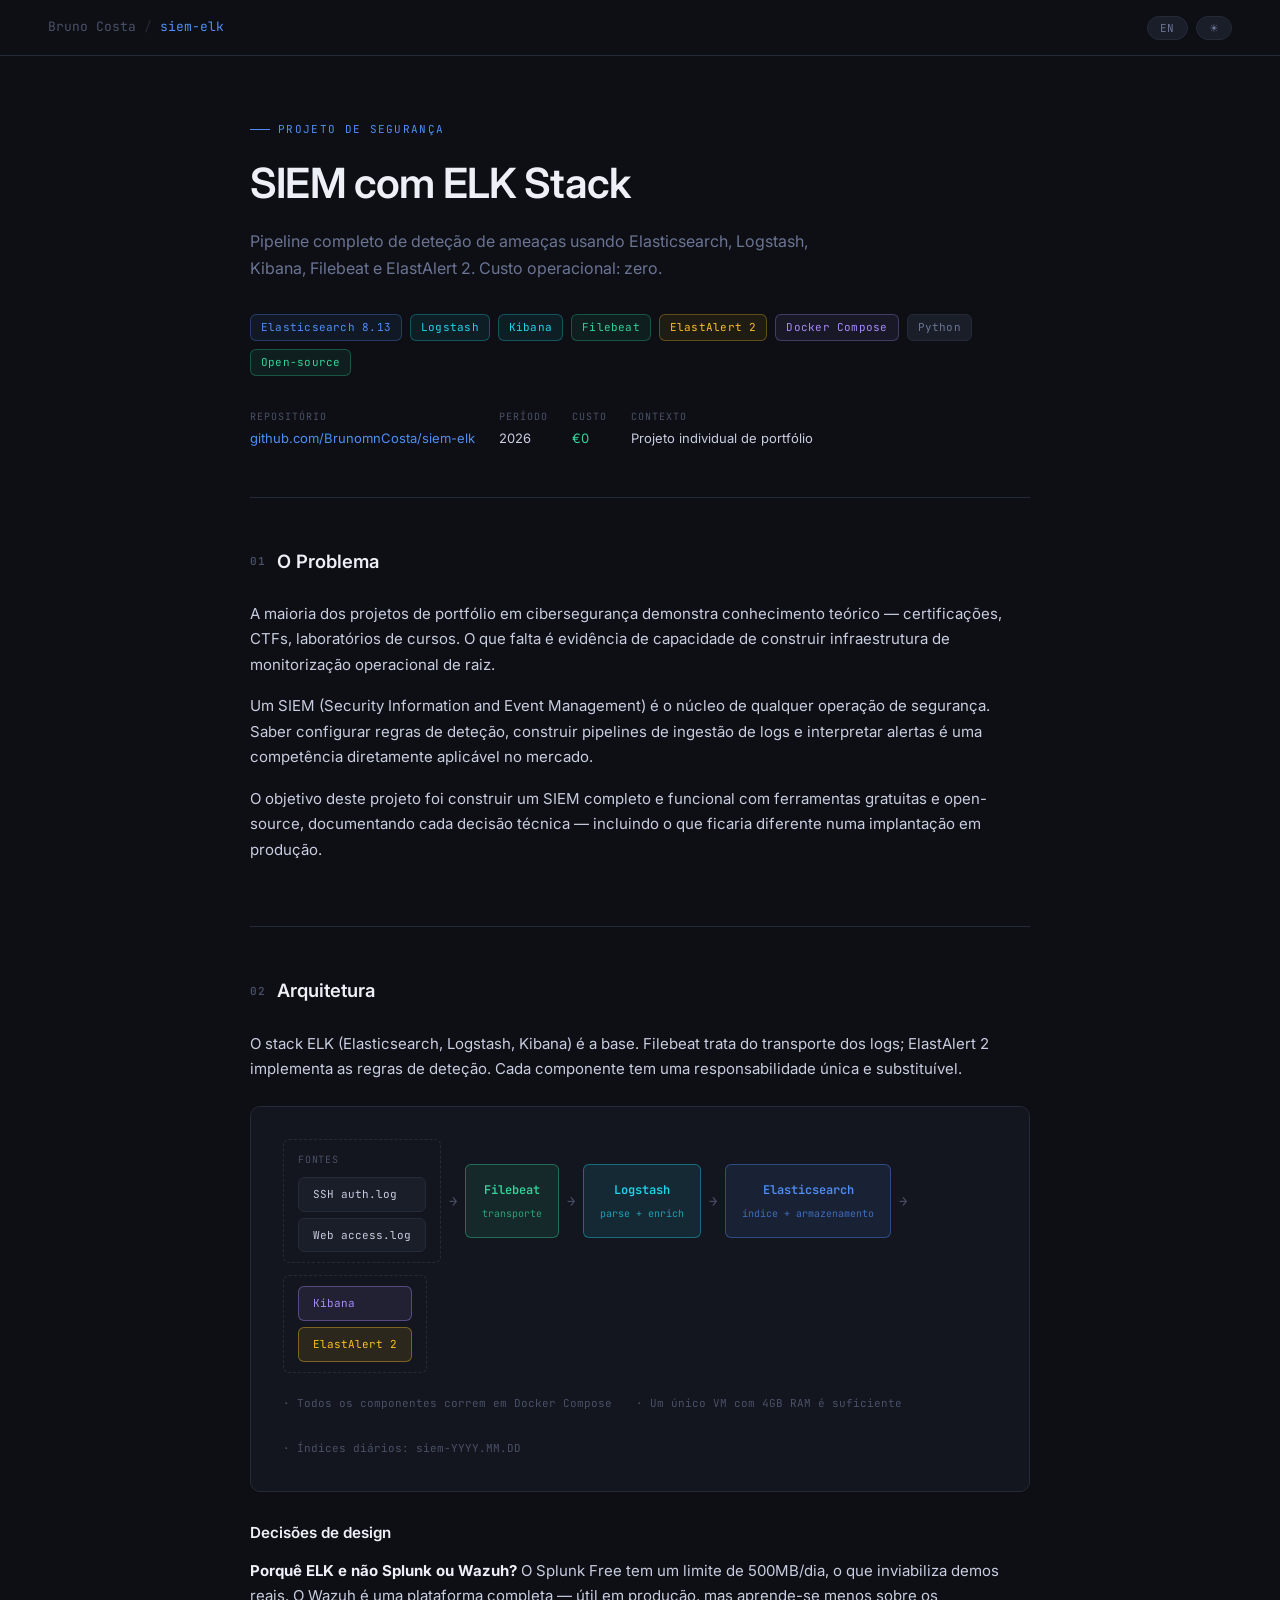
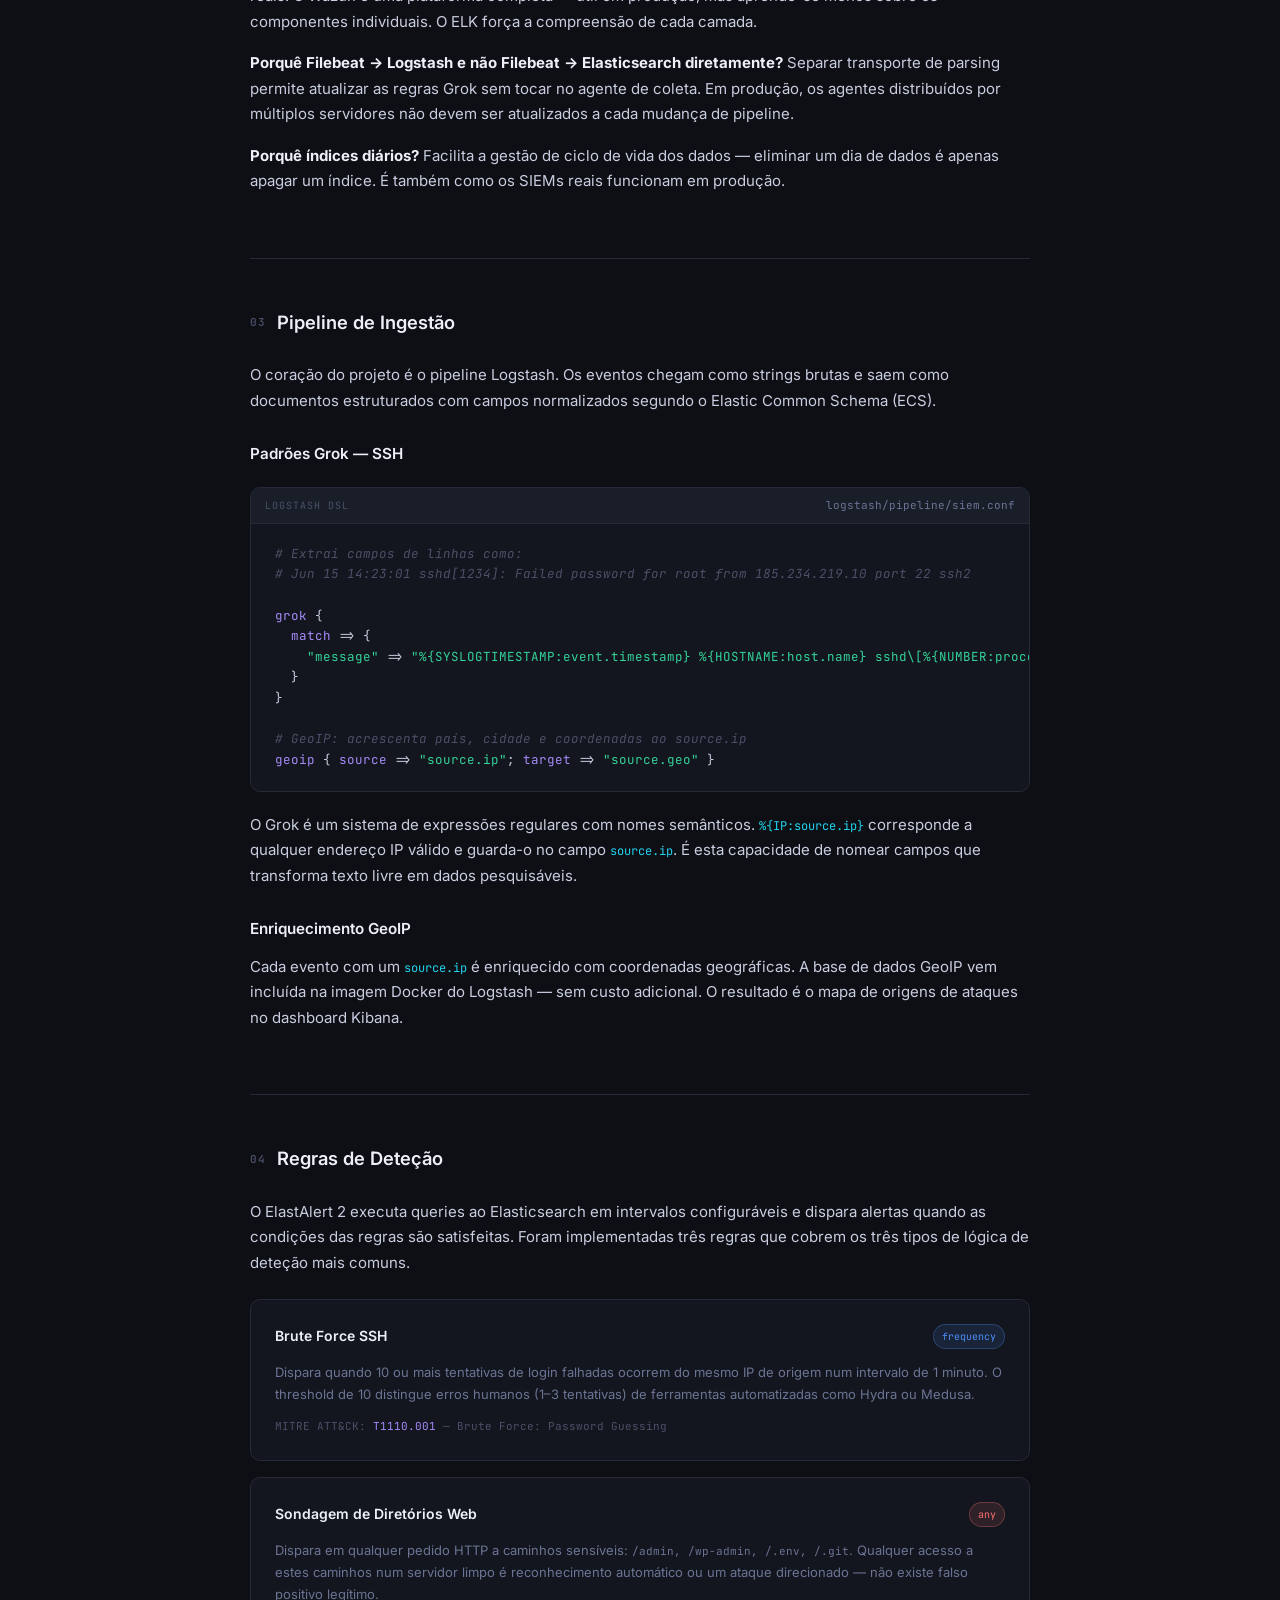
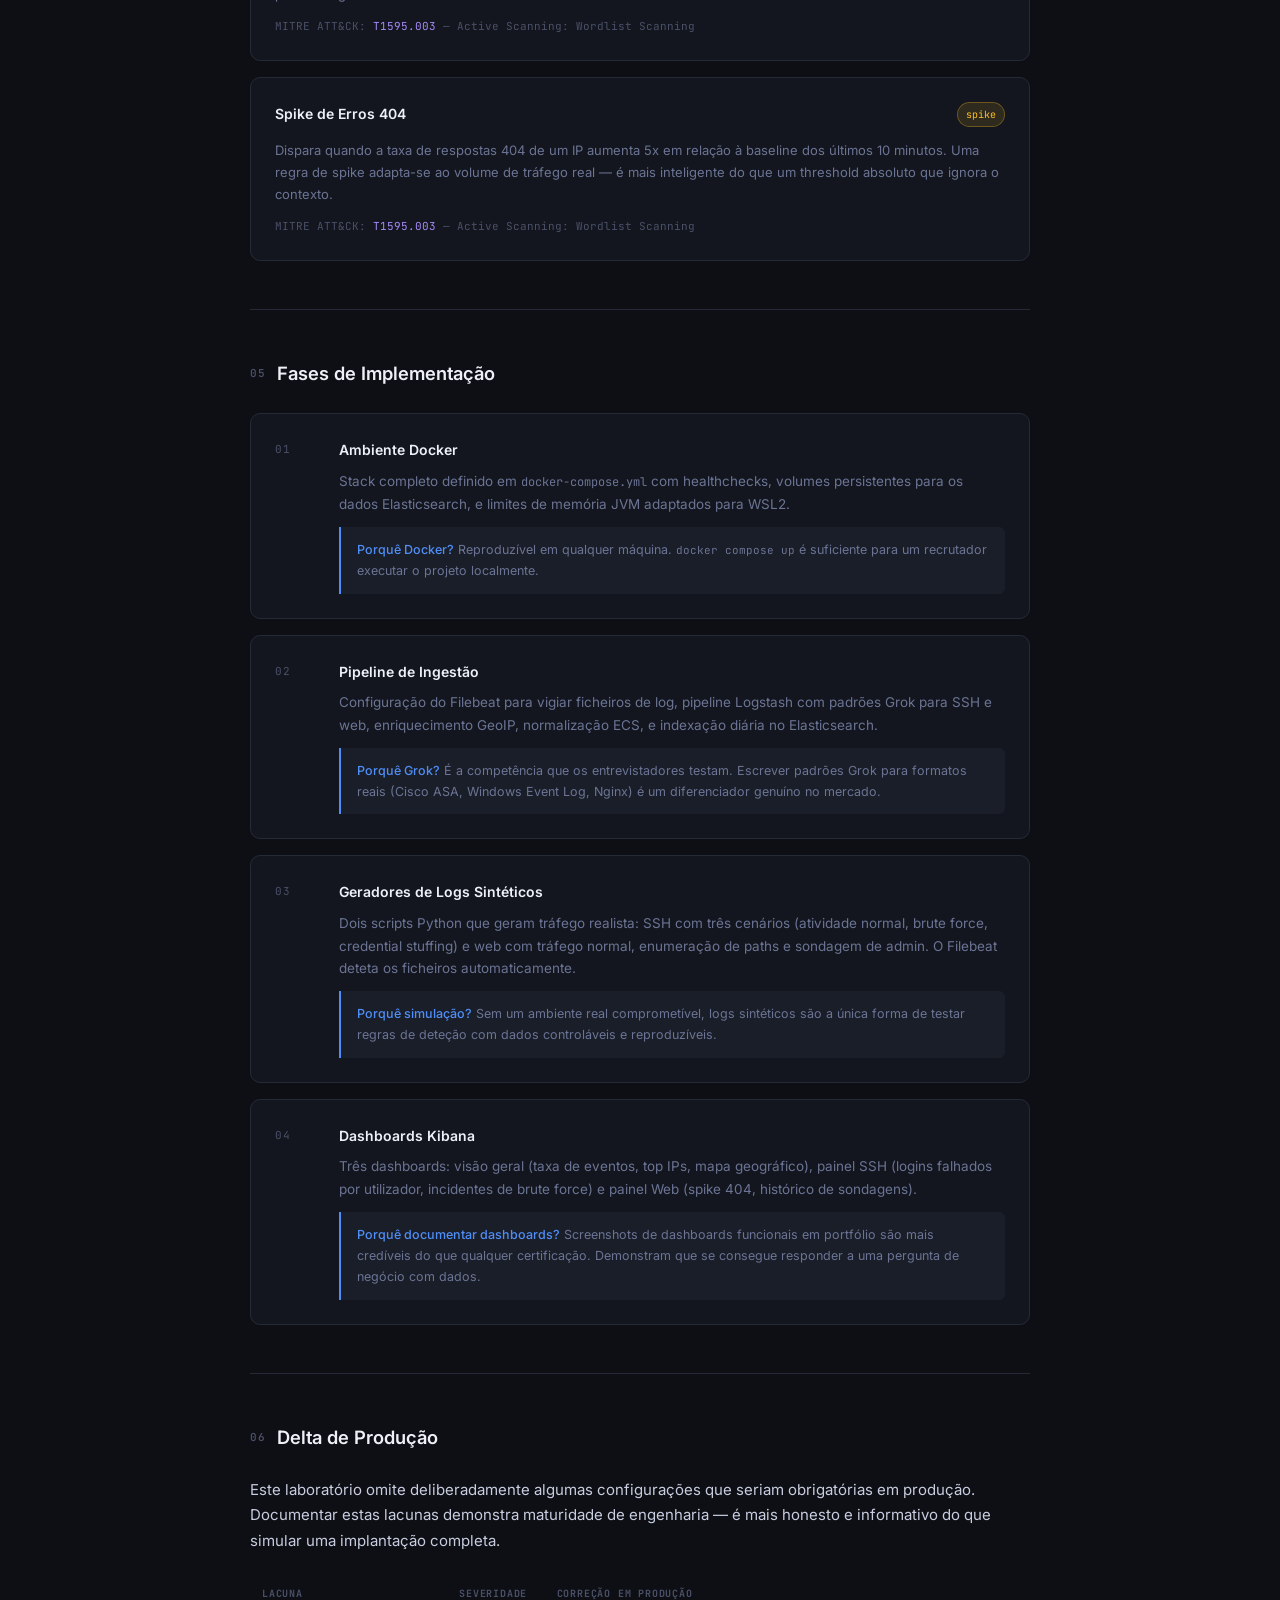
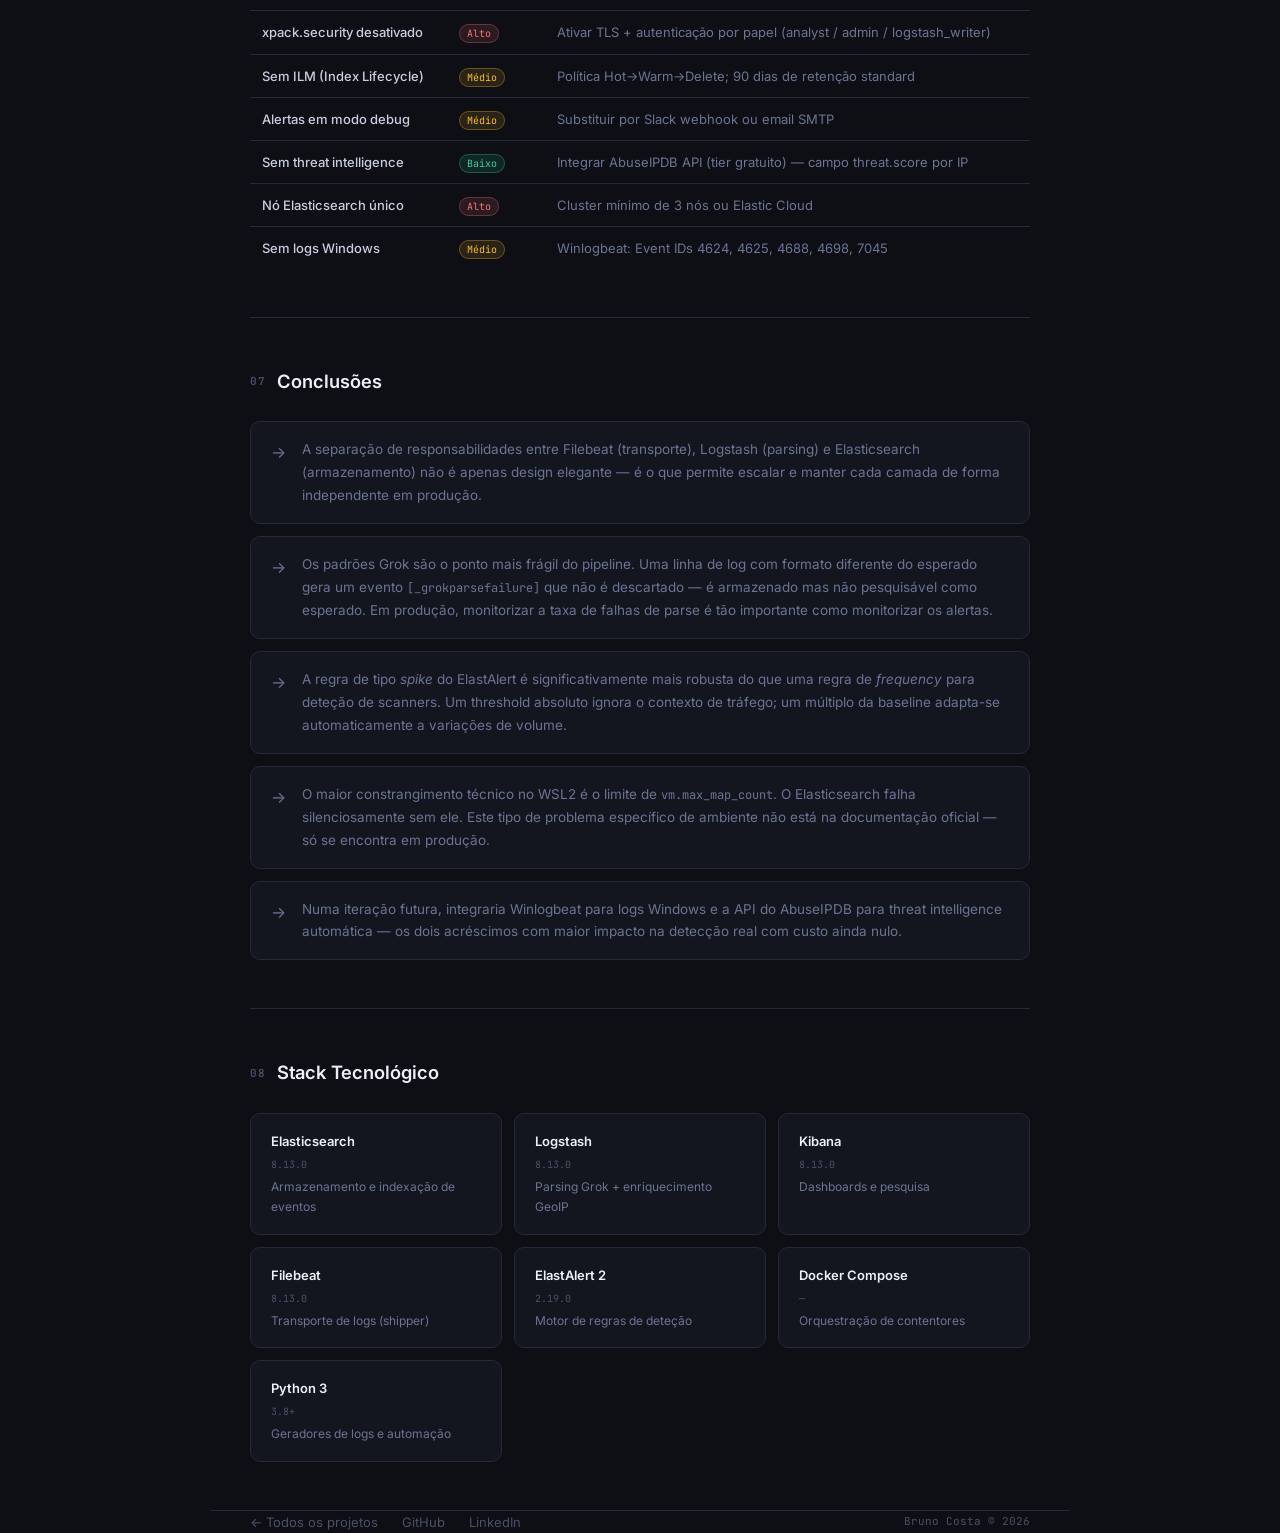
==== projects/siem-elk-casestudy.html @ 5ed5aeeb "feat: add SIEM ELK Stack case study page" ====
<!DOCTYPE html>
<html lang="pt" data-theme="dark">
<head>
  <meta charset="UTF-8" />
  <meta name="viewport" content="width=device-width, initial-scale=1.0" />
  <title>SIEM com ELK Stack — Bruno Costa</title>
  <meta name="description" content="Case study: SIEM open-source com Elasticsearch, Logstash, Kibana, Filebeat e ElastAlert 2. Deteção de ameaças em tempo real com custo zero." />
  <link rel="preconnect" href="https://fonts.googleapis.com" />
  <link rel="preconnect" href="https://fonts.gstatic.com" crossorigin />
  <link href="https://fonts.googleapis.com/css2?family=Inter:wght@400;500;600&family=JetBrains+Mono:wght@400;500&display=swap" rel="stylesheet" />

  <style>
    /* ── Tokens ──────────────────────────────────────────── */
    :root {
      --bg:        #0d0f14;
      --bg2:       #13161e;
      --bg3:       #1a1e29;
      --border:    #252a38;
      --muted:     #4a5068;
      --subtle:    #6b7494;
      --body:      #c8cde0;
      --heading:   #eef0f8;
      --accent:    #4f8ef7;
      --accent2:   #a78bfa;
      --green:     #34d399;
      --amber:     #fbbf24;
      --red:       #f87171;
      --teal:      #22d3ee;

      --font-sans: 'Inter', system-ui, sans-serif;
      --font-mono: 'JetBrains Mono', 'Fira Code', monospace;

      --r:  6px;
      --r2: 10px;
      --transition: 0.18s ease;
    }

    [data-theme="light"] {
      --bg:      #f4f6fc;
      --bg2:     #ffffff;
      --bg3:     #eaedf7;
      --border:  #d4d8ec;
      --muted:   #9399b2;
      --subtle:  #6b7494;
      --body:    #3a3f5c;
      --heading: #0f1223;
      --accent:  #2563eb;
      --accent2: #7c3aed;
      --green:   #059669;
      --amber:   #d97706;
      --red:     #dc2626;
      --teal:    #0891b2;
    }

    /* ── Reset ───────────────────────────────────────────── */
    *, *::before, *::after { box-sizing: border-box; margin: 0; padding: 0; }
    html { scroll-behavior: smooth; }

    body {
      background: var(--bg);
      color: var(--body);
      font-family: var(--font-sans);
      font-size: 15px;
      line-height: 1.7;
      min-height: 100vh;
    }

    /* ── Nav ─────────────────────────────────────────────── */
    nav {
      position: sticky;
      top: 0;
      z-index: 100;
      background: var(--bg);
      border-bottom: 1px solid var(--border);
      display: flex;
      align-items: center;
      justify-content: space-between;
      padding: 0 clamp(1rem, 5vw, 3rem);
      height: 56px;
    }

    .nav-left {
      display: flex;
      align-items: center;
      gap: 0.5rem;
      font-family: var(--font-mono);
      font-size: 13px;
      color: var(--muted);
      text-decoration: none;
    }
    .nav-left .sep { color: var(--border); }
    .nav-left .page { color: var(--accent); }

    .nav-right {
      display: flex;
      align-items: center;
      gap: 0.5rem;
    }

    .btn-pill {
      background: var(--bg3);
      border: 1px solid var(--border);
      border-radius: 99px;
      color: var(--subtle);
      cursor: pointer;
      font-family: var(--font-mono);
      font-size: 11px;
      padding: 4px 12px;
      transition: color var(--transition), border-color var(--transition);
      letter-spacing: 0.03em;
    }
    .btn-pill:hover { color: var(--heading); border-color: var(--muted); }
    .btn-pill.active { color: var(--accent); border-color: var(--accent); }

    /* ── Layout ──────────────────────────────────────────── */
    .container {
      max-width: 860px;
      margin: 0 auto;
      padding: 0 clamp(1rem, 5vw, 2.5rem);
    }

    /* ── Hero ────────────────────────────────────────────── */
    .hero {
      padding: 4rem 0 3rem;
      border-bottom: 1px solid var(--border);
    }

    .eyebrow {
      font-family: var(--font-mono);
      font-size: 11px;
      color: var(--accent);
      letter-spacing: 0.12em;
      text-transform: uppercase;
      margin-bottom: 1.25rem;
      display: flex;
      align-items: center;
      gap: 0.5rem;
    }
    .eyebrow::before {
      content: '';
      display: inline-block;
      width: 20px;
      height: 1px;
      background: var(--accent);
    }

    h1 {
      font-size: clamp(1.75rem, 5vw, 2.6rem);
      font-weight: 600;
      color: var(--heading);
      line-height: 1.18;
      letter-spacing: -0.02em;
      margin-bottom: 1.25rem;
    }

    .hero-desc {
      font-size: 16px;
      color: var(--subtle);
      max-width: 600px;
      margin-bottom: 2rem;
    }

    .tag-row {
      display: flex;
      flex-wrap: wrap;
      gap: 0.5rem;
      margin-bottom: 2rem;
    }

    .tag {
      font-family: var(--font-mono);
      font-size: 11px;
      padding: 3px 10px;
      border-radius: var(--r);
      background: var(--bg3);
      border: 1px solid var(--border);
      color: var(--subtle);
      letter-spacing: 0.02em;
    }
    .tag.blue  { color: var(--accent);  border-color: rgba(79,142,247,0.3);  background: rgba(79,142,247,0.08); }
    .tag.green { color: var(--green);   border-color: rgba(52,211,153,0.3);  background: rgba(52,211,153,0.08); }
    .tag.teal  { color: var(--teal);    border-color: rgba(34,211,238,0.3);  background: rgba(34,211,238,0.08); }
    .tag.amber { color: var(--amber);   border-color: rgba(251,191,36,0.3);  background: rgba(251,191,36,0.08); }
    .tag.purple{ color: var(--accent2); border-color: rgba(167,139,250,0.3); background: rgba(167,139,250,0.08);}

    .meta-row {
      display: flex;
      flex-wrap: wrap;
      gap: 1.5rem;
    }

    .meta-item {
      display: flex;
      flex-direction: column;
      gap: 2px;
    }
    .meta-label {
      font-family: var(--font-mono);
      font-size: 10px;
      color: var(--muted);
      letter-spacing: 0.1em;
      text-transform: uppercase;
    }
    .meta-value {
      font-size: 13px;
      color: var(--body);
    }
    .meta-value a {
      color: var(--accent);
      text-decoration: none;
    }
    .meta-value a:hover { text-decoration: underline; }

    /* ── Sections ─────────────────────────────────────────── */
    section {
      padding: 3rem 0;
      border-bottom: 1px solid var(--border);
    }
    section:last-child { border-bottom: none; }

    h2 {
      font-size: 1.15rem;
      font-weight: 600;
      color: var(--heading);
      margin-bottom: 1.5rem;
      display: flex;
      align-items: center;
      gap: 0.75rem;
    }
    h2 .section-num {
      font-family: var(--font-mono);
      font-size: 11px;
      color: var(--muted);
      letter-spacing: 0.05em;
    }

    h3 {
      font-size: 0.95rem;
      font-weight: 600;
      color: var(--heading);
      margin-bottom: 0.75rem;
      margin-top: 1.75rem;
    }
    h3:first-child { margin-top: 0; }

    p { margin-bottom: 1rem; color: var(--body); }
    p:last-child { margin-bottom: 0; }

    /* ── Architecture diagram ────────────────────────────── */
    .arch-diagram {
      background: var(--bg2);
      border: 1px solid var(--border);
      border-radius: var(--r2);
      padding: 2rem;
      font-family: var(--font-mono);
      font-size: 12px;
      color: var(--subtle);
      overflow-x: auto;
      line-height: 1.9;
    }

    .arch-diagram .layer-label {
      font-size: 10px;
      letter-spacing: 0.1em;
      text-transform: uppercase;
      color: var(--muted);
      margin-bottom: 0.5rem;
    }

    .arch-row {
      display: flex;
      align-items: center;
      gap: 0;
      flex-wrap: wrap;
      margin-bottom: 0.25rem;
    }

    .arch-box {
      padding: 6px 14px;
      border-radius: var(--r);
      border: 1px solid var(--border);
      background: var(--bg3);
      color: var(--body);
      font-size: 12px;
      white-space: nowrap;
    }
    .arch-box.blue   { border-color: rgba(79,142,247,0.4);  background: rgba(79,142,247,0.1);  color: var(--accent); }
    .arch-box.green  { border-color: rgba(52,211,153,0.4);  background: rgba(52,211,153,0.1);  color: var(--green); }
    .arch-box.teal   { border-color: rgba(34,211,238,0.4);  background: rgba(34,211,238,0.1);  color: var(--teal); }
    .arch-box.purple { border-color: rgba(167,139,250,0.4); background: rgba(167,139,250,0.1); color: var(--accent2); }
    .arch-box.amber  { border-color: rgba(251,191,36,0.4);  background: rgba(251,191,36,0.1);  color: var(--amber); }

    .arch-arrow {
      color: var(--muted);
      padding: 0 8px;
      font-size: 14px;
    }

    .arch-group {
      display: flex;
      flex-direction: column;
      gap: 6px;
      border: 1px dashed var(--border);
      border-radius: var(--r);
      padding: 10px 14px;
    }

    /* ── Phase cards ──────────────────────────────────────── */
    .phase-grid {
      display: grid;
      gap: 1rem;
    }

    .phase-card {
      background: var(--bg2);
      border: 1px solid var(--border);
      border-radius: var(--r2);
      padding: 1.5rem;
      display: grid;
      grid-template-columns: 48px 1fr;
      gap: 0 1rem;
      align-items: start;
      transition: border-color var(--transition);
    }
    .phase-card:hover { border-color: var(--muted); }

    .phase-num {
      font-family: var(--font-mono);
      font-size: 11px;
      color: var(--muted);
      letter-spacing: 0.08em;
      padding-top: 2px;
    }

    .phase-title {
      font-size: 14px;
      font-weight: 600;
      color: var(--heading);
      margin-bottom: 0.5rem;
    }

    .phase-body {
      font-size: 13.5px;
      color: var(--subtle);
      line-height: 1.65;
    }

    .phase-why {
      margin-top: 0.75rem;
      padding: 0.75rem 1rem;
      background: var(--bg3);
      border-left: 2px solid var(--accent);
      border-radius: 0 var(--r) var(--r) 0;
      font-size: 12.5px;
      color: var(--subtle);
    }
    .phase-why strong { color: var(--accent); font-weight: 500; }

    /* ── Code blocks ─────────────────────────────────────── */
    .code-block {
      background: var(--bg2);
      border: 1px solid var(--border);
      border-radius: var(--r2);
      overflow: hidden;
      margin: 1.25rem 0;
    }

    .code-header {
      display: flex;
      align-items: center;
      justify-content: space-between;
      padding: 8px 14px;
      border-bottom: 1px solid var(--border);
      background: var(--bg3);
    }

    .code-lang {
      font-family: var(--font-mono);
      font-size: 10px;
      color: var(--muted);
      letter-spacing: 0.1em;
      text-transform: uppercase;
    }

    .code-filename {
      font-family: var(--font-mono);
      font-size: 11px;
      color: var(--subtle);
    }

    pre {
      padding: 1.25rem 1.5rem;
      overflow-x: auto;
      font-family: var(--font-mono);
      font-size: 12.5px;
      line-height: 1.65;
      color: var(--body);
    }

    pre .c  { color: var(--muted); font-style: italic; }   /* comment */
    pre .k  { color: var(--accent2); }                     /* keyword */
    pre .s  { color: var(--green); }                       /* string */
    pre .n  { color: var(--teal); }                        /* name/key */
    pre .v  { color: var(--amber); }                       /* value */
    pre .p  { color: var(--accent); }                      /* punctuation/port */

    /* ── Detection rules ─────────────────────────────────── */
    .rule-grid {
      display: grid;
      gap: 1rem;
    }

    .rule-card {
      background: var(--bg2);
      border: 1px solid var(--border);
      border-radius: var(--r2);
      padding: 1.5rem;
      transition: border-color var(--transition);
    }
    .rule-card:hover { border-color: var(--muted); }

    .rule-header {
      display: flex;
      align-items: flex-start;
      justify-content: space-between;
      gap: 1rem;
      margin-bottom: 0.75rem;
    }

    .rule-name {
      font-size: 14px;
      font-weight: 600;
      color: var(--heading);
    }

    .rule-type {
      font-family: var(--font-mono);
      font-size: 10px;
      padding: 3px 8px;
      border-radius: 99px;
      white-space: nowrap;
      flex-shrink: 0;
    }
    .rule-type.frequency { background: rgba(79,142,247,0.12);  color: var(--accent);  border: 1px solid rgba(79,142,247,0.3);  }
    .rule-type.any       { background: rgba(248,113,113,0.12); color: var(--red);     border: 1px solid rgba(248,113,113,0.3); }
    .rule-type.spike     { background: rgba(251,191,36,0.12);  color: var(--amber);   border: 1px solid rgba(251,191,36,0.3);  }

    .rule-logic {
      font-size: 13px;
      color: var(--subtle);
      margin-bottom: 0.75rem;
    }

    .rule-mitre {
      font-family: var(--font-mono);
      font-size: 11px;
      color: var(--muted);
    }
    .rule-mitre span { color: var(--accent2); }

    /* ── Production delta table ──────────────────────────── */
    .delta-table {
      width: 100%;
      border-collapse: collapse;
      font-size: 13px;
    }

    .delta-table th {
      font-family: var(--font-mono);
      font-size: 10px;
      letter-spacing: 0.08em;
      text-transform: uppercase;
      color: var(--muted);
      text-align: left;
      padding: 8px 12px;
      border-bottom: 1px solid var(--border);
    }

    .delta-table td {
      padding: 10px 12px;
      border-bottom: 1px solid var(--border);
      color: var(--subtle);
      vertical-align: top;
    }

    .delta-table tr:last-child td { border-bottom: none; }

    .delta-table td:first-child { color: var(--body); font-weight: 500; }

    .sev {
      font-family: var(--font-mono);
      font-size: 10px;
      padding: 2px 7px;
      border-radius: 99px;
    }
    .sev.high   { background: rgba(248,113,113,0.12); color: var(--red);   border: 1px solid rgba(248,113,113,0.3); }
    .sev.medium { background: rgba(251,191,36,0.12);  color: var(--amber); border: 1px solid rgba(251,191,36,0.3);  }
    .sev.low    { background: rgba(52,211,153,0.12);  color: var(--green); border: 1px solid rgba(52,211,153,0.3);  }

    /* ── Takeaways ────────────────────────────────────────── */
    .takeaway-list {
      display: grid;
      gap: 0.75rem;
    }

    .takeaway-item {
      display: flex;
      gap: 1rem;
      padding: 1rem 1.25rem;
      background: var(--bg2);
      border: 1px solid var(--border);
      border-radius: var(--r2);
      font-size: 13.5px;
      color: var(--subtle);
      align-items: flex-start;
    }

    .takeaway-icon {
      font-size: 16px;
      flex-shrink: 0;
      margin-top: 1px;
    }

    /* ── Stack table ─────────────────────────────────────── */
    .stack-grid {
      display: grid;
      grid-template-columns: repeat(auto-fill, minmax(200px, 1fr));
      gap: 0.75rem;
    }

    .stack-item {
      background: var(--bg2);
      border: 1px solid var(--border);
      border-radius: var(--r2);
      padding: 1rem 1.25rem;
      display: flex;
      flex-direction: column;
      gap: 4px;
    }

    .stack-name {
      font-size: 13px;
      font-weight: 600;
      color: var(--heading);
    }

    .stack-ver {
      font-family: var(--font-mono);
      font-size: 10px;
      color: var(--muted);
    }

    .stack-role {
      font-size: 12px;
      color: var(--subtle);
    }

    /* ── Footer ──────────────────────────────────────────── */
    footer {
      border-top: 1px solid var(--border);
      padding: 2.5rem 0;
      display: flex;
      justify-content: space-between;
      align-items: center;
      flex-wrap: wrap;
      gap: 1rem;
    }

    .footer-links {
      display: flex;
      gap: 1.5rem;
    }

    .footer-links a {
      font-size: 13px;
      color: var(--muted);
      text-decoration: none;
      transition: color var(--transition);
    }
    .footer-links a:hover { color: var(--accent); }

    .footer-copy {
      font-family: var(--font-mono);
      font-size: 11px;
      color: var(--muted);
    }

    /* ── Language toggle ─────────────────────────────────── */
    [lang-pt], [lang-en] { display: none; }
    html[lang="pt"] [lang-pt] { display: revert; }
    html[lang="en"] [lang-en] { display: revert; }

    /* For block-level elements */
    html[lang="pt"] .block-pt { display: block; }
    html[lang="en"] .block-en { display: block; }
    .block-pt, .block-en { display: none; }

    /* ── Responsive ──────────────────────────────────────── */
    @media (max-width: 600px) {
      .phase-card { grid-template-columns: 1fr; }
      .phase-num  { display: none; }
      .delta-table { font-size: 12px; }
      .delta-table td, .delta-table th { padding: 8px; }
    }
  </style>
</head>

<body>

  <!-- ── Navigation ─────────────────────────────────────── -->
  <nav>
    <a class="nav-left" href="index.html">
      <span>Bruno Costa</span>
      <span class="sep">/</span>
      <span class="page">siem-elk</span>
    </a>
    <div class="nav-right">
      <button class="btn-pill" id="lang-toggle" onclick="toggleLang()">EN</button>
      <button class="btn-pill" id="theme-toggle" onclick="toggleTheme()">☀</button>
    </div>
  </nav>

  <!-- ── Main ───────────────────────────────────────────── -->
  <main class="container">

    <!-- Hero -->
    <header class="hero">
      <div class="eyebrow">
        <span lang-pt>Projeto de Segurança</span>
        <span lang-en>Security Project</span>
      </div>

      <h1>
        <span lang-pt>SIEM com ELK Stack</span>
        <span lang-en>SIEM with ELK Stack</span>
      </h1>

      <p class="hero-desc">
        <span lang-pt>Pipeline completo de deteção de ameaças usando Elasticsearch, Logstash, Kibana, Filebeat e ElastAlert 2. Custo operacional: zero.</span>
        <span lang-en>Full threat-detection pipeline using Elasticsearch, Logstash, Kibana, Filebeat, and ElastAlert 2. Operational cost: zero.</span>
      </p>

      <div class="tag-row">
        <span class="tag blue">Elasticsearch 8.13</span>
        <span class="tag teal">Logstash</span>
        <span class="tag teal">Kibana</span>
        <span class="tag green">Filebeat</span>
        <span class="tag amber">ElastAlert 2</span>
        <span class="tag purple">Docker Compose</span>
        <span class="tag">Python</span>
        <span class="tag green">Open-source</span>
      </div>

      <div class="meta-row">
        <div class="meta-item">
          <span class="meta-label" lang-pt>Repositório</span>
          <span class="meta-label" lang-en>Repository</span>
          <span class="meta-value"><a href="https://github.com/BrunomnCosta/siem-elk" target="_blank">github.com/BrunomnCosta/siem-elk</a></span>
        </div>
        <div class="meta-item">
          <span class="meta-label" lang-pt>Período</span>
          <span class="meta-label" lang-en>Period</span>
          <span class="meta-value">2026</span>
        </div>
        <div class="meta-item">
          <span class="meta-label" lang-pt>Custo</span>
          <span class="meta-label" lang-en>Cost</span>
          <span class="meta-value" style="color: var(--green);">€0</span>
        </div>
        <div class="meta-item">
          <span class="meta-label" lang-pt>Contexto</span>
          <span class="meta-label" lang-en>Context</span>
          <span class="meta-value" lang-pt>Projeto individual de portfólio</span>
          <span class="meta-value" lang-en>Individual portfolio project</span>
        </div>
      </div>
    </header>

    <!-- 1. Problem -->
    <section>
      <h2><span class="section-num">01</span>
        <span lang-pt>O Problema</span>
        <span lang-en>The Problem</span>
      </h2>

      <p lang-pt>A maioria dos projetos de portfólio em cibersegurança demonstra conhecimento teórico — certificações, CTFs, laboratórios de cursos. O que falta é evidência de capacidade de construir infraestrutura de monitorização operacional de raiz.</p>
      <p lang-en>Most cybersecurity portfolio projects demonstrate theoretical knowledge — certifications, CTFs, course labs. What's missing is evidence of the ability to build operational monitoring infrastructure from scratch.</p>

      <p lang-pt>Um SIEM (Security Information and Event Management) é o núcleo de qualquer operação de segurança. Saber configurar regras de deteção, construir pipelines de ingestão de logs e interpretar alertas é uma competência diretamente aplicável no mercado.</p>
      <p lang-en>A SIEM (Security Information and Event Management) is the core of any security operation. Knowing how to configure detection rules, build log ingestion pipelines, and interpret alerts is a directly marketable skill.</p>

      <p lang-pt>O objetivo deste projeto foi construir um SIEM completo e funcional com ferramentas gratuitas e open-source, documentando cada decisão técnica — incluindo o que ficaria diferente numa implantação em produção.</p>
      <p lang-en>The goal of this project was to build a complete, functional SIEM with free and open-source tools, documenting each technical decision — including what would differ in a production deployment.</p>
    </section>

    <!-- 2. Architecture -->
    <section>
      <h2><span class="section-num">02</span>
        <span lang-pt>Arquitetura</span>
        <span lang-en>Architecture</span>
      </h2>

      <p lang-pt>O stack ELK (Elasticsearch, Logstash, Kibana) é a base. Filebeat trata do transporte dos logs; ElastAlert 2 implementa as regras de deteção. Cada componente tem uma responsabilidade única e substituível.</p>
      <p lang-en>The ELK stack (Elasticsearch, Logstash, Kibana) forms the foundation. Filebeat handles log transport; ElastAlert 2 implements detection rules. Each component has a single, replaceable responsibility.</p>

      <!-- Architecture diagram -->
      <div class="arch-diagram" style="margin-top: 1.5rem;">
        <div style="display: flex; flex-wrap: wrap; align-items: center; gap: 0; row-gap: 12px;">

          <!-- Sources -->
          <div class="arch-group" style="gap:6px;">
            <div style="font-size:10px; color:var(--muted); letter-spacing:.08em; text-transform:uppercase; margin-bottom:2px;" lang-pt>Fontes</div>
            <div style="font-size:10px; color:var(--muted); letter-spacing:.08em; text-transform:uppercase; margin-bottom:2px;" lang-en>Sources</div>
            <div class="arch-box" style="font-size:11px;">SSH auth.log</div>
            <div class="arch-box" style="font-size:11px;">Web access.log</div>
          </div>

          <div class="arch-arrow">→</div>

          <!-- Filebeat -->
          <div class="arch-box green" style="padding: 14px 16px; text-align:center;">
            <div style="font-weight:600;">Filebeat</div>
            <div style="font-size:10px; opacity:0.7; margin-top:2px;" lang-pt>transporte</div>
            <div style="font-size:10px; opacity:0.7; margin-top:2px;" lang-en>transport</div>
          </div>

          <div class="arch-arrow">→</div>

          <!-- Logstash -->
          <div class="arch-box teal" style="padding: 14px 16px; text-align:center;">
            <div style="font-weight:600;">Logstash</div>
            <div style="font-size:10px; opacity:0.7; margin-top:2px;" lang-pt>parse + enrich</div>
            <div style="font-size:10px; opacity:0.7; margin-top:2px;" lang-en>parse + enrich</div>
          </div>

          <div class="arch-arrow">→</div>

          <!-- Elasticsearch -->
          <div class="arch-box blue" style="padding: 14px 16px; text-align:center;">
            <div style="font-weight:600;">Elasticsearch</div>
            <div style="font-size:10px; opacity:0.7; margin-top:2px;" lang-pt>índice + armazenamento</div>
            <div style="font-size:10px; opacity:0.7; margin-top:2px;" lang-en>index + store</div>
          </div>

          <div class="arch-arrow">→</div>

          <!-- Output -->
          <div class="arch-group" style="gap:6px;">
            <div class="arch-box purple" style="font-size:11px;">Kibana</div>
            <div class="arch-box amber" style="font-size:11px;">ElastAlert 2</div>
          </div>
        </div>

        <div style="margin-top: 1.25rem; font-size: 11px; color: var(--muted); display: flex; gap: 1.5rem; flex-wrap: wrap;">
          <span lang-pt>· Todos os componentes correm em Docker Compose</span>
          <span lang-en>· All components run in Docker Compose</span>
          <span lang-pt>· Um único VM com 4GB RAM é suficiente</span>
          <span lang-en>· A single VM with 4GB RAM is sufficient</span>
          <span lang-pt>· Índices diários: siem-YYYY.MM.DD</span>
          <span lang-en>· Daily indices: siem-YYYY.MM.DD</span>
        </div>
      </div>

      <h3 lang-pt>Decisões de design</h3>
      <h3 lang-en>Design decisions</h3>

      <p lang-pt><strong style="color:var(--heading);">Porquê ELK e não Splunk ou Wazuh?</strong> O Splunk Free tem um limite de 500MB/dia, o que inviabiliza demos reais. O Wazuh é uma plataforma completa — útil em produção, mas aprende-se menos sobre os componentes individuais. O ELK força a compreensão de cada camada.</p>
      <p lang-en><strong style="color:var(--heading);">Why ELK and not Splunk or Wazuh?</strong> Splunk Free has a 500MB/day cap, which kills real demos. Wazuh is a complete platform — useful in production, but you learn less about individual components. ELK forces understanding of each layer.</p>

      <p lang-pt><strong style="color:var(--heading);">Porquê Filebeat → Logstash e não Filebeat → Elasticsearch diretamente?</strong> Separar transporte de parsing permite atualizar as regras Grok sem tocar no agente de coleta. Em produção, os agentes distribuídos por múltiplos servidores não devem ser atualizados a cada mudança de pipeline.</p>
      <p lang-en><strong style="color:var(--heading);">Why Filebeat → Logstash and not Filebeat → Elasticsearch directly?</strong> Separating transport from parsing allows updating Grok rules without touching the collection agent. In production, agents distributed across many servers should not be updated on every pipeline change.</p>

      <p lang-pt><strong style="color:var(--heading);">Porquê índices diários?</strong> Facilita a gestão de ciclo de vida dos dados — eliminar um dia de dados é apenas apagar um índice. É também como os SIEMs reais funcionam em produção.</p>
      <p lang-en><strong style="color:var(--heading);">Why daily indices?</strong> Simplifies data lifecycle management — deleting a day's data is just dropping one index. It's also how real SIEMs work in production.</p>
    </section>

    <!-- 3. Pipeline -->
    <section>
      <h2><span class="section-num">03</span>
        <span lang-pt>Pipeline de Ingestão</span>
        <span lang-en>Ingestion Pipeline</span>
      </h2>

      <p lang-pt>O coração do projeto é o pipeline Logstash. Os eventos chegam como strings brutas e saem como documentos estruturados com campos normalizados segundo o Elastic Common Schema (ECS).</p>
      <p lang-en>The heart of the project is the Logstash pipeline. Events arrive as raw strings and leave as structured documents with fields normalized to the Elastic Common Schema (ECS).</p>

      <h3 lang-pt>Padrões Grok — SSH</h3>
      <h3 lang-en>Grok patterns — SSH</h3>

      <div class="code-block">
        <div class="code-header">
          <span class="code-lang">Logstash DSL</span>
          <span class="code-filename">logstash/pipeline/siem.conf</span>
        </div>
        <pre><span class="c"># Extrai campos de linhas como:</span>
<span class="c"># Jun 15 14:23:01 sshd[1234]: Failed password for root from 185.234.219.10 port 22 ssh2</span>

<span class="k">grok</span> {
  <span class="k">match</span> =&gt; {
    <span class="s">"message"</span> =&gt; <span class="s">"%{SYSLOGTIMESTAMP:event.timestamp} %{HOSTNAME:host.name} sshd\[%{NUMBER:process.pid}\]: Failed password for %{USERNAME:user.name} from %{IP:source.ip} port %{NUMBER:source.port}"</span>
  }
}

<span class="c"># GeoIP: acrescenta país, cidade e coordenadas ao source.ip</span>
<span class="k">geoip</span> { <span class="k">source</span> =&gt; <span class="s">"source.ip"</span>; <span class="k">target</span> =&gt; <span class="s">"source.geo"</span> }</pre>
      </div>

      <p lang-pt>O Grok é um sistema de expressões regulares com nomes semânticos. <code style="font-family:var(--font-mono);font-size:12px;color:var(--teal);">%{IP:source.ip}</code> corresponde a qualquer endereço IP válido e guarda-o no campo <code style="font-family:var(--font-mono);font-size:12px;color:var(--teal);">source.ip</code>. É esta capacidade de nomear campos que transforma texto livre em dados pesquisáveis.</p>
      <p lang-en>Grok is a regex system with semantic names. <code style="font-family:var(--font-mono);font-size:12px;color:var(--teal);">%{IP:source.ip}</code> matches any valid IP address and saves it to the <code style="font-family:var(--font-mono);font-size:12px;color:var(--teal);">source.ip</code> field. This field-naming capability is what turns free text into searchable data.</p>

      <h3 lang-pt>Enriquecimento GeoIP</h3>
      <h3 lang-en>GeoIP enrichment</h3>

      <p lang-pt>Cada evento com um <code style="font-family:var(--font-mono);font-size:12px;color:var(--teal);">source.ip</code> é enriquecido com coordenadas geográficas. A base de dados GeoIP vem incluída na imagem Docker do Logstash — sem custo adicional. O resultado é o mapa de origens de ataques no dashboard Kibana.</p>
      <p lang-en>Each event with a <code style="font-family:var(--font-mono);font-size:12px;color:var(--teal);">source.ip</code> is enriched with geographic coordinates. The GeoIP database ships inside the Logstash Docker image — no extra cost. The result is the attack-origin map in the Kibana dashboard.</p>
    </section>

    <!-- 4. Detection -->
    <section>
      <h2><span class="section-num">04</span>
        <span lang-pt>Regras de Deteção</span>
        <span lang-en>Detection Rules</span>
      </h2>

      <p lang-pt>O ElastAlert 2 executa queries ao Elasticsearch em intervalos configuráveis e dispara alertas quando as condições das regras são satisfeitas. Foram implementadas três regras que cobrem os três tipos de lógica de deteção mais comuns.</p>
      <p lang-en>ElastAlert 2 runs queries against Elasticsearch at configurable intervals and fires alerts when rule conditions are met. Three rules were implemented, covering the three most common detection logic types.</p>

      <div class="rule-grid" style="margin-top: 1.5rem;">

        <div class="rule-card">
          <div class="rule-header">
            <span class="rule-name" lang-pt>Brute Force SSH</span>
            <span class="rule-name" lang-en>SSH Brute Force</span>
            <span class="rule-type frequency">frequency</span>
          </div>
          <p class="rule-logic" lang-pt>Dispara quando 10 ou mais tentativas de login falhadas ocorrem do mesmo IP de origem num intervalo de 1 minuto. O threshold de 10 distingue erros humanos (1–3 tentativas) de ferramentas automatizadas como Hydra ou Medusa.</p>
          <p class="rule-logic" lang-en>Fires when 10 or more failed login attempts occur from the same source IP within a 1-minute window. The threshold of 10 distinguishes human mistakes (1–3 attempts) from automated tools like Hydra or Medusa.</p>
          <div class="rule-mitre">MITRE ATT&CK: <span>T1110.001</span> — Brute Force: Password Guessing</div>
        </div>

        <div class="rule-card">
          <div class="rule-header">
            <span class="rule-name" lang-pt>Sondagem de Diretórios Web</span>
            <span class="rule-name" lang-en>Web Directory Probe</span>
            <span class="rule-type any">any</span>
          </div>
          <p class="rule-logic" lang-pt>Dispara em qualquer pedido HTTP a caminhos sensíveis: <code style="font-family:var(--font-mono);font-size:11px;">/admin, /wp-admin, /.env, /.git</code>. Qualquer acesso a estes caminhos num servidor limpo é reconhecimento automático ou um ataque direcionado — não existe falso positivo legítimo.</p>
          <p class="rule-logic" lang-en>Fires on any HTTP request to sensitive paths: <code style="font-family:var(--font-mono);font-size:11px;">/admin, /wp-admin, /.env, /.git</code>. Any access to these paths on a clean server is automated recon or a targeted attack — there is no legitimate false positive.</p>
          <div class="rule-mitre">MITRE ATT&CK: <span>T1595.003</span> — Active Scanning: Wordlist Scanning</div>
        </div>

        <div class="rule-card">
          <div class="rule-header">
            <span class="rule-name" lang-pt>Spike de Erros 404</span>
            <span class="rule-name" lang-en>HTTP 404 Spike</span>
            <span class="rule-type spike">spike</span>
          </div>
          <p class="rule-logic" lang-pt>Dispara quando a taxa de respostas 404 de um IP aumenta 5x em relação à baseline dos últimos 10 minutos. Uma regra de spike adapta-se ao volume de tráfego real — é mais inteligente do que um threshold absoluto que ignora o contexto.</p>
          <p class="rule-logic" lang-en>Fires when the 404 response rate from an IP spikes 5x above the 10-minute baseline. A spike rule adapts to real traffic volume — smarter than a flat threshold that ignores context.</p>
          <div class="rule-mitre">MITRE ATT&CK: <span>T1595.003</span> — Active Scanning: Wordlist Scanning</div>
        </div>

      </div>
    </section>

    <!-- 5. Phases -->
    <section>
      <h2><span class="section-num">05</span>
        <span lang-pt>Fases de Implementação</span>
        <span lang-en>Implementation Phases</span>
      </h2>

      <div class="phase-grid">

        <div class="phase-card">
          <span class="phase-num">01</span>
          <div>
            <div class="phase-title" lang-pt>Ambiente Docker</div>
            <div class="phase-title" lang-en>Docker Environment</div>
            <div class="phase-body" lang-pt>Stack completo definido em <code style="font-family:var(--font-mono);font-size:12px;">docker-compose.yml</code> com healthchecks, volumes persistentes para os dados Elasticsearch, e limites de memória JVM adaptados para WSL2.</div>
            <div class="phase-body" lang-en>Full stack defined in <code style="font-family:var(--font-mono);font-size:12px;">docker-compose.yml</code> with healthchecks, persistent volumes for Elasticsearch data, and JVM memory limits tuned for WSL2.</div>
            <div class="phase-why" lang-pt><strong>Porquê Docker?</strong> Reproduzível em qualquer máquina. <code style="font-family:var(--font-mono);font-size:11px;">docker compose up</code> é suficiente para um recrutador executar o projeto localmente.</div>
            <div class="phase-why" lang-en><strong>Why Docker?</strong> Reproducible on any machine. <code style="font-family:var(--font-mono);font-size:11px;">docker compose up</code> is enough for a recruiter to run the project locally.</div>
          </div>
        </div>

        <div class="phase-card">
          <span class="phase-num">02</span>
          <div>
            <div class="phase-title" lang-pt>Pipeline de Ingestão</div>
            <div class="phase-title" lang-en>Ingestion Pipeline</div>
            <div class="phase-body" lang-pt>Configuração do Filebeat para vigiar ficheiros de log, pipeline Logstash com padrões Grok para SSH e web, enriquecimento GeoIP, normalização ECS, e indexação diária no Elasticsearch.</div>
            <div class="phase-body" lang-en>Filebeat configured to watch log files, Logstash pipeline with Grok patterns for SSH and web logs, GeoIP enrichment, ECS normalization, and daily indexing into Elasticsearch.</div>
            <div class="phase-why" lang-pt><strong>Porquê Grok?</strong> É a competência que os entrevistadores testam. Escrever padrões Grok para formatos reais (Cisco ASA, Windows Event Log, Nginx) é um diferenciador genuíno no mercado.</div>
            <div class="phase-why" lang-en><strong>Why Grok?</strong> It's the skill interviewers test. Writing Grok patterns for real log formats (Cisco ASA, Windows Event Log, Nginx) is a genuine market differentiator.</div>
          </div>
        </div>

        <div class="phase-card">
          <span class="phase-num">03</span>
          <div>
            <div class="phase-title" lang-pt>Geradores de Logs Sintéticos</div>
            <div class="phase-title" lang-en>Synthetic Log Generators</div>
            <div class="phase-body" lang-pt>Dois scripts Python que geram tráfego realista: SSH com três cenários (atividade normal, brute force, credential stuffing) e web com tráfego normal, enumeração de paths e sondagem de admin. O Filebeat deteta os ficheiros automaticamente.</div>
            <div class="phase-body" lang-en>Two Python scripts generating realistic traffic: SSH with three scenarios (normal activity, brute force, credential stuffing) and web with normal traffic, path enumeration, and admin probing. Filebeat detects the files automatically.</div>
            <div class="phase-why" lang-pt><strong>Porquê simulação?</strong> Sem um ambiente real comprometível, logs sintéticos são a única forma de testar regras de deteção com dados controláveis e reproduzíveis.</div>
            <div class="phase-why" lang-en><strong>Why simulation?</strong> Without a real compromisable environment, synthetic logs are the only way to test detection rules with controllable, reproducible data.</div>
          </div>
        </div>

        <div class="phase-card">
          <span class="phase-num">04</span>
          <div>
            <div class="phase-title" lang-pt>Dashboards Kibana</div>
            <div class="phase-title" lang-en>Kibana Dashboards</div>
            <div class="phase-body" lang-pt>Três dashboards: visão geral (taxa de eventos, top IPs, mapa geográfico), painel SSH (logins falhados por utilizador, incidentes de brute force) e painel Web (spike 404, histórico de sondagens).</div>
            <div class="phase-body" lang-en>Three dashboards: overview (event rate, top IPs, geographic map), SSH panel (failed logins by user, brute force incidents), and web panel (404 spike, probe history).</div>
            <div class="phase-why" lang-pt><strong>Porquê documentar dashboards?</strong> Screenshots de dashboards funcionais em portfólio são mais credíveis do que qualquer certificação. Demonstram que se consegue responder a uma pergunta de negócio com dados.</div>
            <div class="phase-why" lang-en><strong>Why document dashboards?</strong> Screenshots of working dashboards in a portfolio are more credible than any certification. They demonstrate the ability to answer a business question with data.</div>
          </div>
        </div>

      </div>
    </section>

    <!-- 6. Production delta -->
    <section>
      <h2><span class="section-num">06</span>
        <span lang-pt>Delta de Produção</span>
        <span lang-en>Production Delta</span>
      </h2>

      <p lang-pt>Este laboratório omite deliberadamente algumas configurações que seriam obrigatórias em produção. Documentar estas lacunas demonstra maturidade de engenharia — é mais honesto e informativo do que simular uma implantação completa.</p>
      <p lang-en>This lab deliberately omits configurations that would be mandatory in production. Documenting these gaps demonstrates engineering maturity — it's more honest and informative than simulating a complete deployment.</p>

      <div style="margin-top: 1.5rem; overflow-x: auto;">
        <table class="delta-table">
          <thead>
            <tr>
              <th lang-pt>Lacuna</th>
              <th lang-en>Gap</th>
              <th lang-pt>Severidade</th>
              <th lang-en>Severity</th>
              <th lang-pt>Correção em produção</th>
              <th lang-en>Production fix</th>
            </tr>
          </thead>
          <tbody>
            <tr>
              <td lang-pt>xpack.security desativado</td>
              <td lang-en>xpack.security disabled</td>
              <td><span class="sev high">Alto</span></td>
              <td lang-pt>Ativar TLS + autenticação por papel (analyst / admin / logstash_writer)</td>
              <td lang-en>Enable TLS + role-based auth (analyst / admin / logstash_writer)</td>
            </tr>
            <tr>
              <td lang-pt>Sem ILM (Index Lifecycle)</td>
              <td lang-en>No ILM (Index Lifecycle)</td>
              <td><span class="sev medium">Médio</span></td>
              <td lang-pt>Política Hot→Warm→Delete; 90 dias de retenção standard</td>
              <td lang-en>Hot→Warm→Delete policy; 90-day standard retention</td>
            </tr>
            <tr>
              <td lang-pt>Alertas em modo debug</td>
              <td lang-en>Debug-mode alerting</td>
              <td><span class="sev medium">Médio</span></td>
              <td lang-pt>Substituir por Slack webhook ou email SMTP</td>
              <td lang-en>Replace with Slack webhook or SMTP email</td>
            </tr>
            <tr>
              <td lang-pt>Sem threat intelligence</td>
              <td lang-en>No threat intelligence</td>
              <td><span class="sev low">Baixo</span></td>
              <td lang-pt>Integrar AbuseIPDB API (tier gratuito) — campo threat.score por IP</td>
              <td lang-en>Integrate AbuseIPDB API (free tier) — threat.score field per IP</td>
            </tr>
            <tr>
              <td lang-pt>Nó Elasticsearch único</td>
              <td lang-en>Single Elasticsearch node</td>
              <td><span class="sev high">Alto</span></td>
              <td lang-pt>Cluster mínimo de 3 nós ou Elastic Cloud</td>
              <td lang-en>Minimum 3-node cluster or Elastic Cloud</td>
            </tr>
            <tr>
              <td lang-pt>Sem logs Windows</td>
              <td lang-en>No Windows logs</td>
              <td><span class="sev medium">Médio</span></td>
              <td lang-pt>Winlogbeat: Event IDs 4624, 4625, 4688, 4698, 7045</td>
              <td lang-en>Winlogbeat: Event IDs 4624, 4625, 4688, 4698, 7045</td>
            </tr>
          </tbody>
        </table>
      </div>
    </section>

    <!-- 7. Takeaways -->
    <section>
      <h2><span class="section-num">07</span>
        <span lang-pt>Conclusões</span>
        <span lang-en>Takeaways</span>
      </h2>

      <div class="takeaway-list">

        <div class="takeaway-item">
          <span class="takeaway-icon">→</span>
          <span lang-pt>A separação de responsabilidades entre Filebeat (transporte), Logstash (parsing) e Elasticsearch (armazenamento) não é apenas design elegante — é o que permite escalar e manter cada camada de forma independente em produção.</span>
          <span lang-en>The separation of concerns between Filebeat (transport), Logstash (parsing), and Elasticsearch (storage) is not just elegant design — it's what allows each layer to be scaled and maintained independently in production.</span>
        </div>

        <div class="takeaway-item">
          <span class="takeaway-icon">→</span>
          <span lang-pt>Os padrões Grok são o ponto mais frágil do pipeline. Uma linha de log com formato diferente do esperado gera um evento <code style="font-family:var(--font-mono);font-size:12px;">[_grokparsefailure]</code> que não é descartado — é armazenado mas não pesquisável como esperado. Em produção, monitorizar a taxa de falhas de parse é tão importante como monitorizar os alertas.</span>
          <span lang-en>Grok patterns are the most fragile point of the pipeline. A log line with an unexpected format generates a <code style="font-family:var(--font-mono);font-size:12px;">[_grokparsefailure]</code> event that is not discarded — it's stored but not searchable as expected. In production, monitoring the parse failure rate is as important as monitoring alerts.</span>
        </div>

        <div class="takeaway-item">
          <span class="takeaway-icon">→</span>
          <span lang-pt>A regra de tipo <em>spike</em> do ElastAlert é significativamente mais robusta do que uma regra de <em>frequency</em> para deteção de scanners. Um threshold absoluto ignora o contexto de tráfego; um múltiplo da baseline adapta-se automaticamente a variações de volume.</span>
          <span lang-en>ElastAlert's <em>spike</em> rule type is significantly more robust than a <em>frequency</em> rule for scanner detection. An absolute threshold ignores traffic context; a baseline multiple adapts automatically to volume variations.</span>
        </div>

        <div class="takeaway-item">
          <span class="takeaway-icon">→</span>
          <span lang-pt>O maior constrangimento técnico no WSL2 é o limite de <code style="font-family:var(--font-mono);font-size:12px;">vm.max_map_count</code>. O Elasticsearch falha silenciosamente sem ele. Este tipo de problema específico de ambiente não está na documentação oficial — só se encontra em produção.</span>
          <span lang-en>The biggest technical constraint on WSL2 is the <code style="font-family:var(--font-mono);font-size:12px;">vm.max_map_count</code> limit. Elasticsearch silently fails without it. This type of environment-specific problem is not in official documentation — it's only found in production.</span>
        </div>

        <div class="takeaway-item">
          <span class="takeaway-icon">→</span>
          <span lang-pt>Numa iteração futura, integraria Winlogbeat para logs Windows e a API do AbuseIPDB para threat intelligence automática — os dois acréscimos com maior impacto na detecção real com custo ainda nulo.</span>
          <span lang-en>In a future iteration, I would integrate Winlogbeat for Windows logs and the AbuseIPDB API for automatic threat intelligence — the two additions with the highest detection impact at still-zero cost.</span>
        </div>

      </div>
    </section>

    <!-- 8. Stack -->
    <section>
      <h2><span class="section-num">08</span>
        <span lang-pt>Stack Tecnológico</span>
        <span lang-en>Technology Stack</span>
      </h2>

      <div class="stack-grid">
        <div class="stack-item">
          <span class="stack-name">Elasticsearch</span>
          <span class="stack-ver">8.13.0</span>
          <span class="stack-role" lang-pt>Armazenamento e indexação de eventos</span>
          <span class="stack-role" lang-en>Event storage and indexing</span>
        </div>
        <div class="stack-item">
          <span class="stack-name">Logstash</span>
          <span class="stack-ver">8.13.0</span>
          <span class="stack-role" lang-pt>Parsing Grok + enriquecimento GeoIP</span>
          <span class="stack-role" lang-en>Grok parsing + GeoIP enrichment</span>
        </div>
        <div class="stack-item">
          <span class="stack-name">Kibana</span>
          <span class="stack-ver">8.13.0</span>
          <span class="stack-role" lang-pt>Dashboards e pesquisa</span>
          <span class="stack-role" lang-en>Dashboards and search</span>
        </div>
        <div class="stack-item">
          <span class="stack-name">Filebeat</span>
          <span class="stack-ver">8.13.0</span>
          <span class="stack-role" lang-pt>Transporte de logs (shipper)</span>
          <span class="stack-role" lang-en>Log transport (shipper)</span>
        </div>
        <div class="stack-item">
          <span class="stack-name">ElastAlert 2</span>
          <span class="stack-ver">2.19.0</span>
          <span class="stack-role" lang-pt>Motor de regras de deteção</span>
          <span class="stack-role" lang-en>Detection rules engine</span>
        </div>
        <div class="stack-item">
          <span class="stack-name">Docker Compose</span>
          <span class="stack-ver">—</span>
          <span class="stack-role" lang-pt>Orquestração de contentores</span>
          <span class="stack-role" lang-en>Container orchestration</span>
        </div>
        <div class="stack-item">
          <span class="stack-name">Python 3</span>
          <span class="stack-ver">3.8+</span>
          <span class="stack-role" lang-pt>Geradores de logs e automação</span>
          <span class="stack-role" lang-en>Log generators and automation</span>
        </div>
      </div>
    </section>

  </main>

  <!-- Footer -->
  <footer class="container">
    <div class="footer-links">
      <a href="index.html" lang-pt>← Todos os projetos</a>
      <a href="index.html" lang-en>← All projects</a>
      <a href="https://github.com/BrunomnCosta/siem-elk" target="_blank">GitHub</a>
      <a href="https://www.linkedin.com/in/brunomncosta" target="_blank">LinkedIn</a>
    </div>
    <span class="footer-copy">Bruno Costa © 2026</span>
  </footer>

  <script>
    // ── Language toggle ───────────────────────────────────
    function toggleLang() {
      const html = document.documentElement;
      const btn  = document.getElementById('lang-toggle');
      if (html.lang === 'pt') {
        html.lang = 'en';
        btn.textContent = 'PT';
        btn.classList.add('active');
      } else {
        html.lang = 'pt';
        btn.textContent = 'EN';
        btn.classList.remove('active');
      }
    }

    // ── Theme toggle ──────────────────────────────────────
    function toggleTheme() {
      const html = document.documentElement;
      const btn  = document.getElementById('theme-toggle');
      if (html.dataset.theme === 'dark') {
        html.dataset.theme = 'light';
        btn.textContent = '☾';
      } else {
        html.dataset.theme = 'dark';
        btn.textContent = '☀';
      }
    }

    // Persist preferences
    const savedLang  = localStorage.getItem('lang');
    const savedTheme = localStorage.getItem('theme');
    if (savedLang)  { document.documentElement.lang = savedLang; document.getElementById('lang-toggle').textContent = savedLang === 'en' ? 'PT' : 'EN'; }
    if (savedTheme) { document.documentElement.dataset.theme = savedTheme; document.getElementById('theme-toggle').textContent = savedTheme === 'light' ? '☾' : '☀'; }
  </script>
</body>
</html>
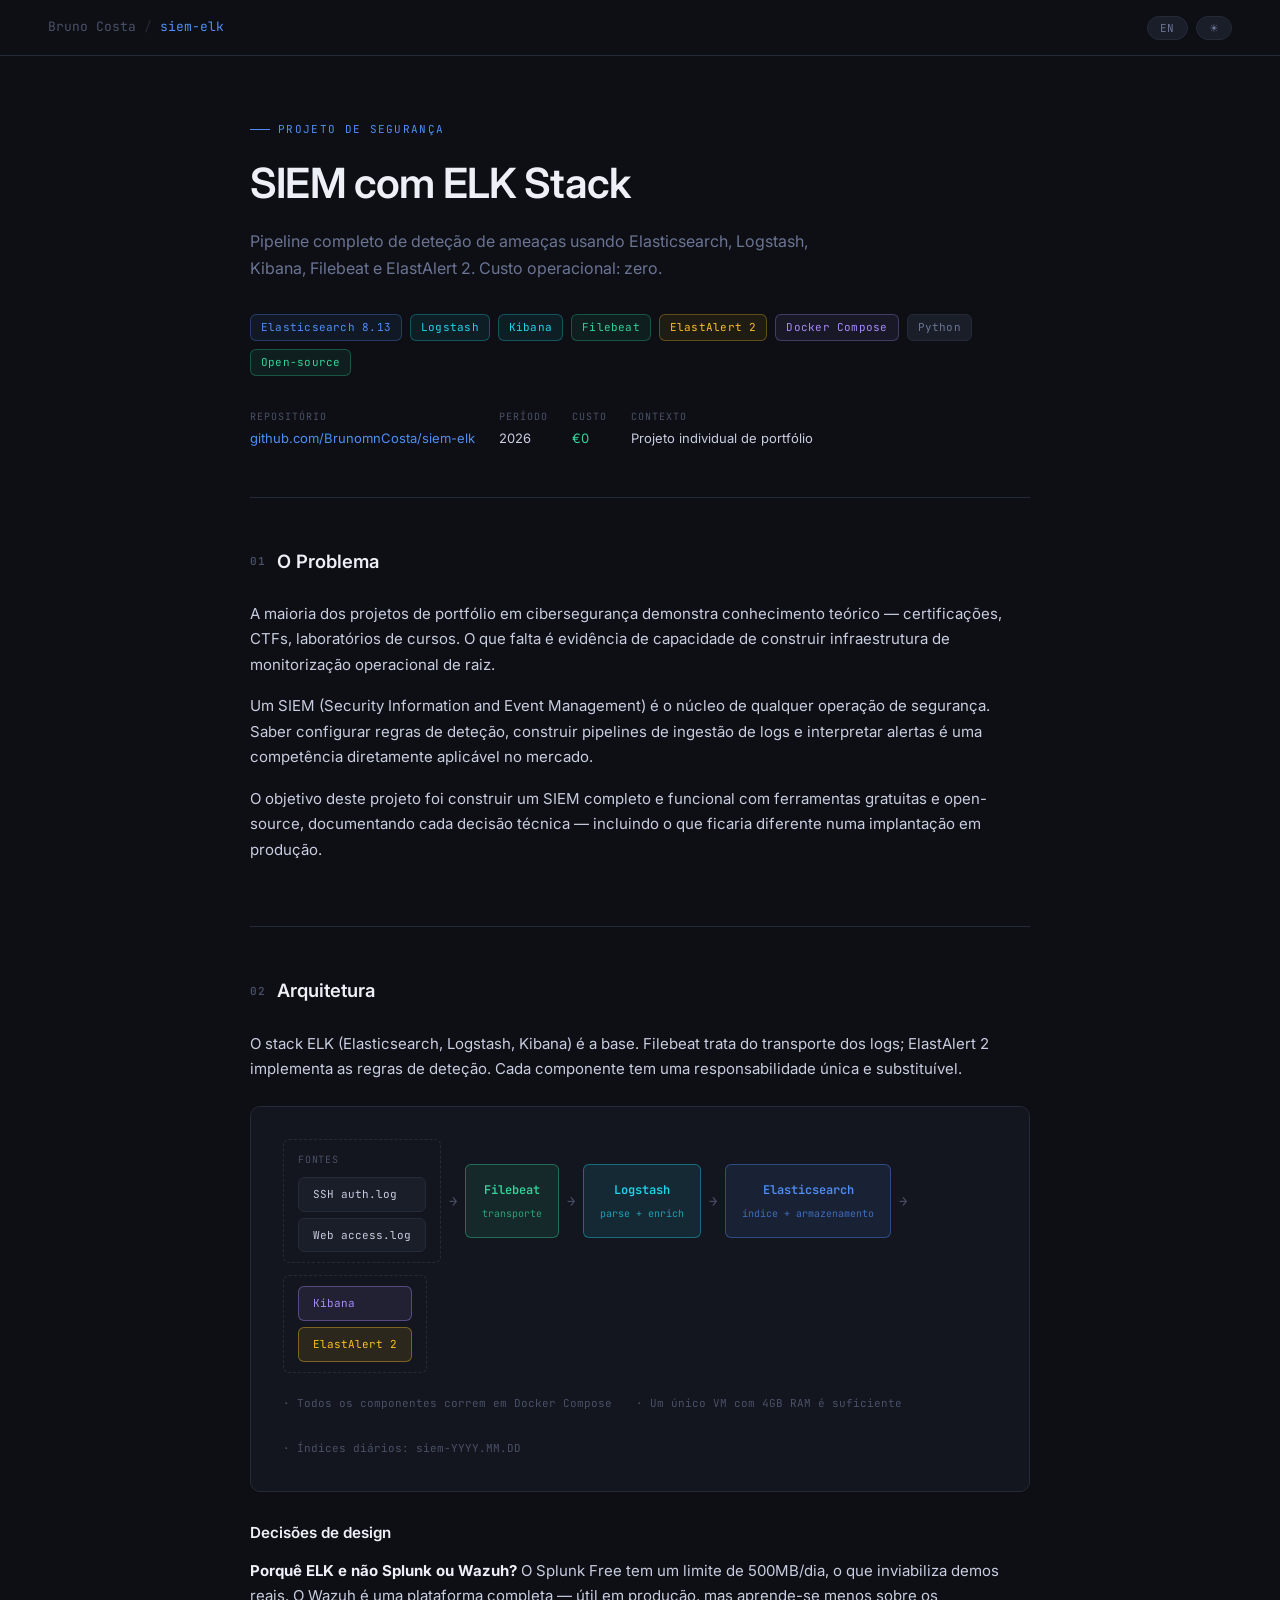
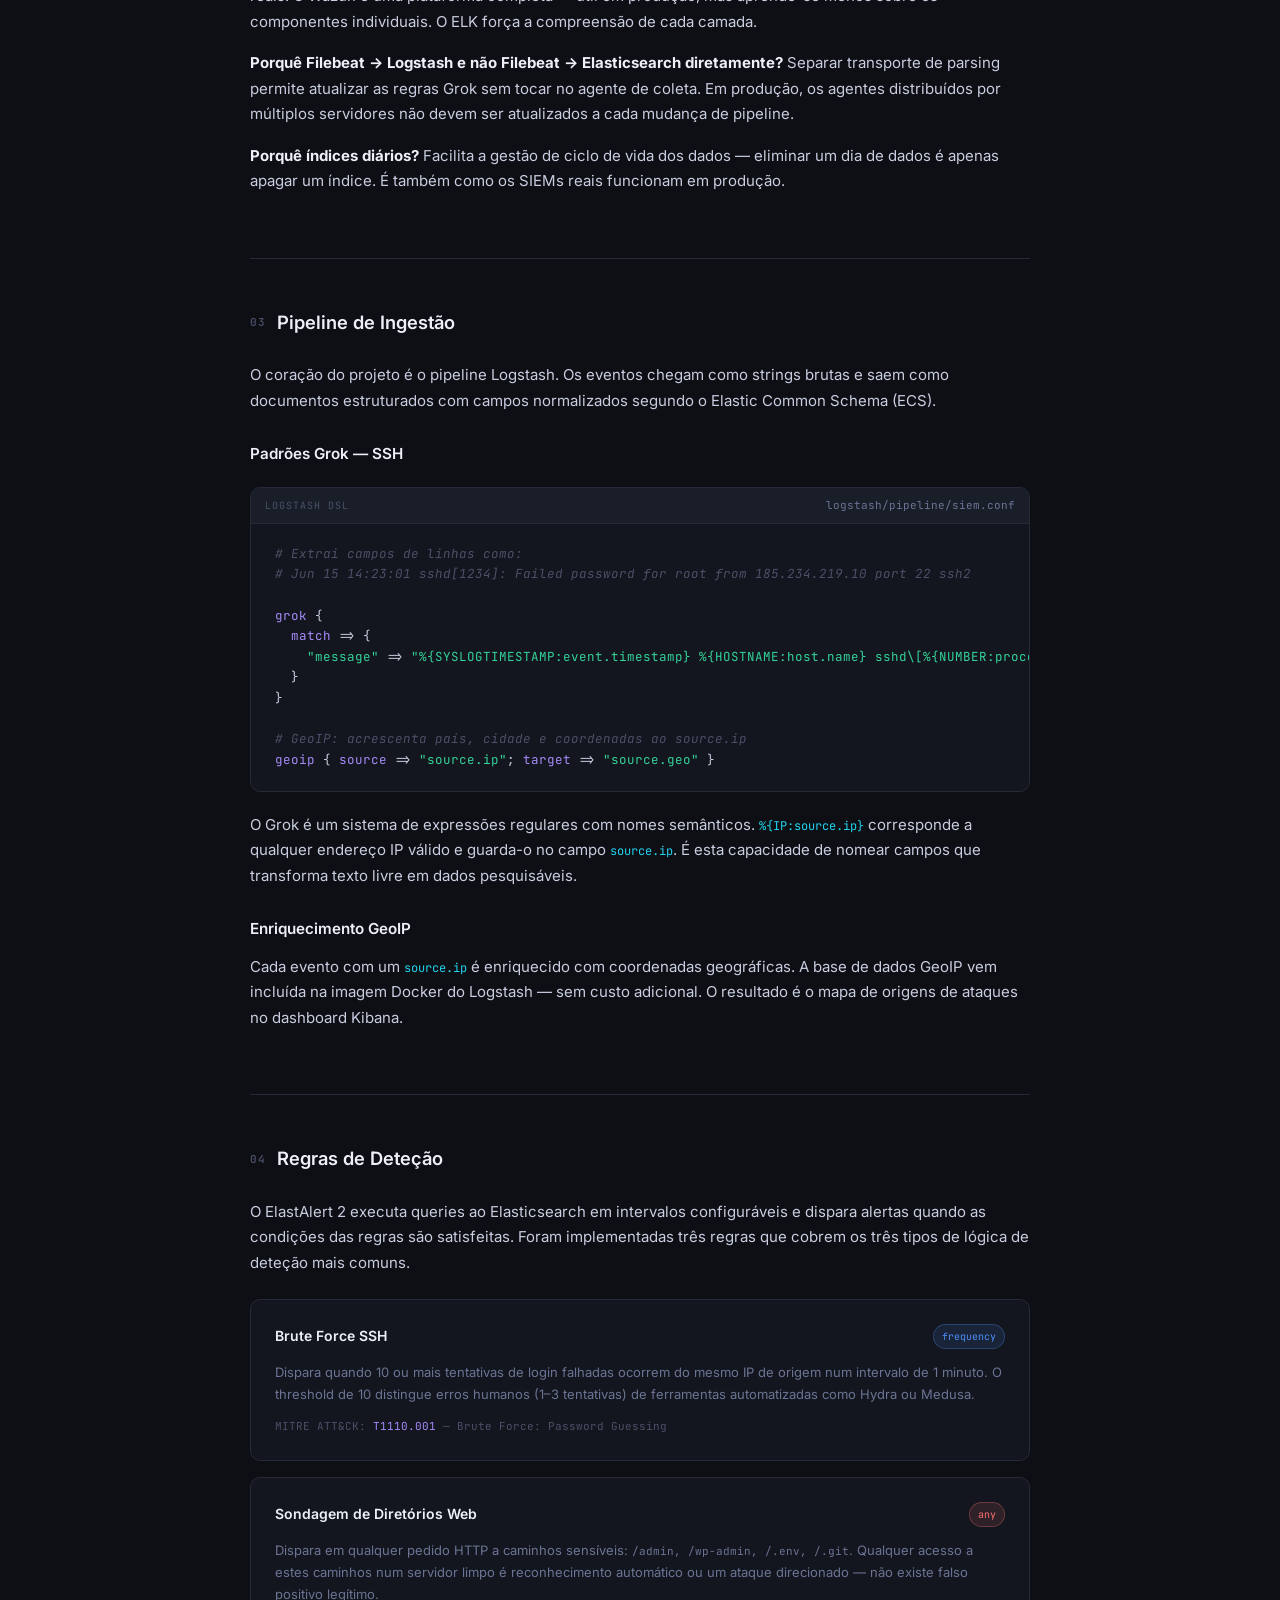
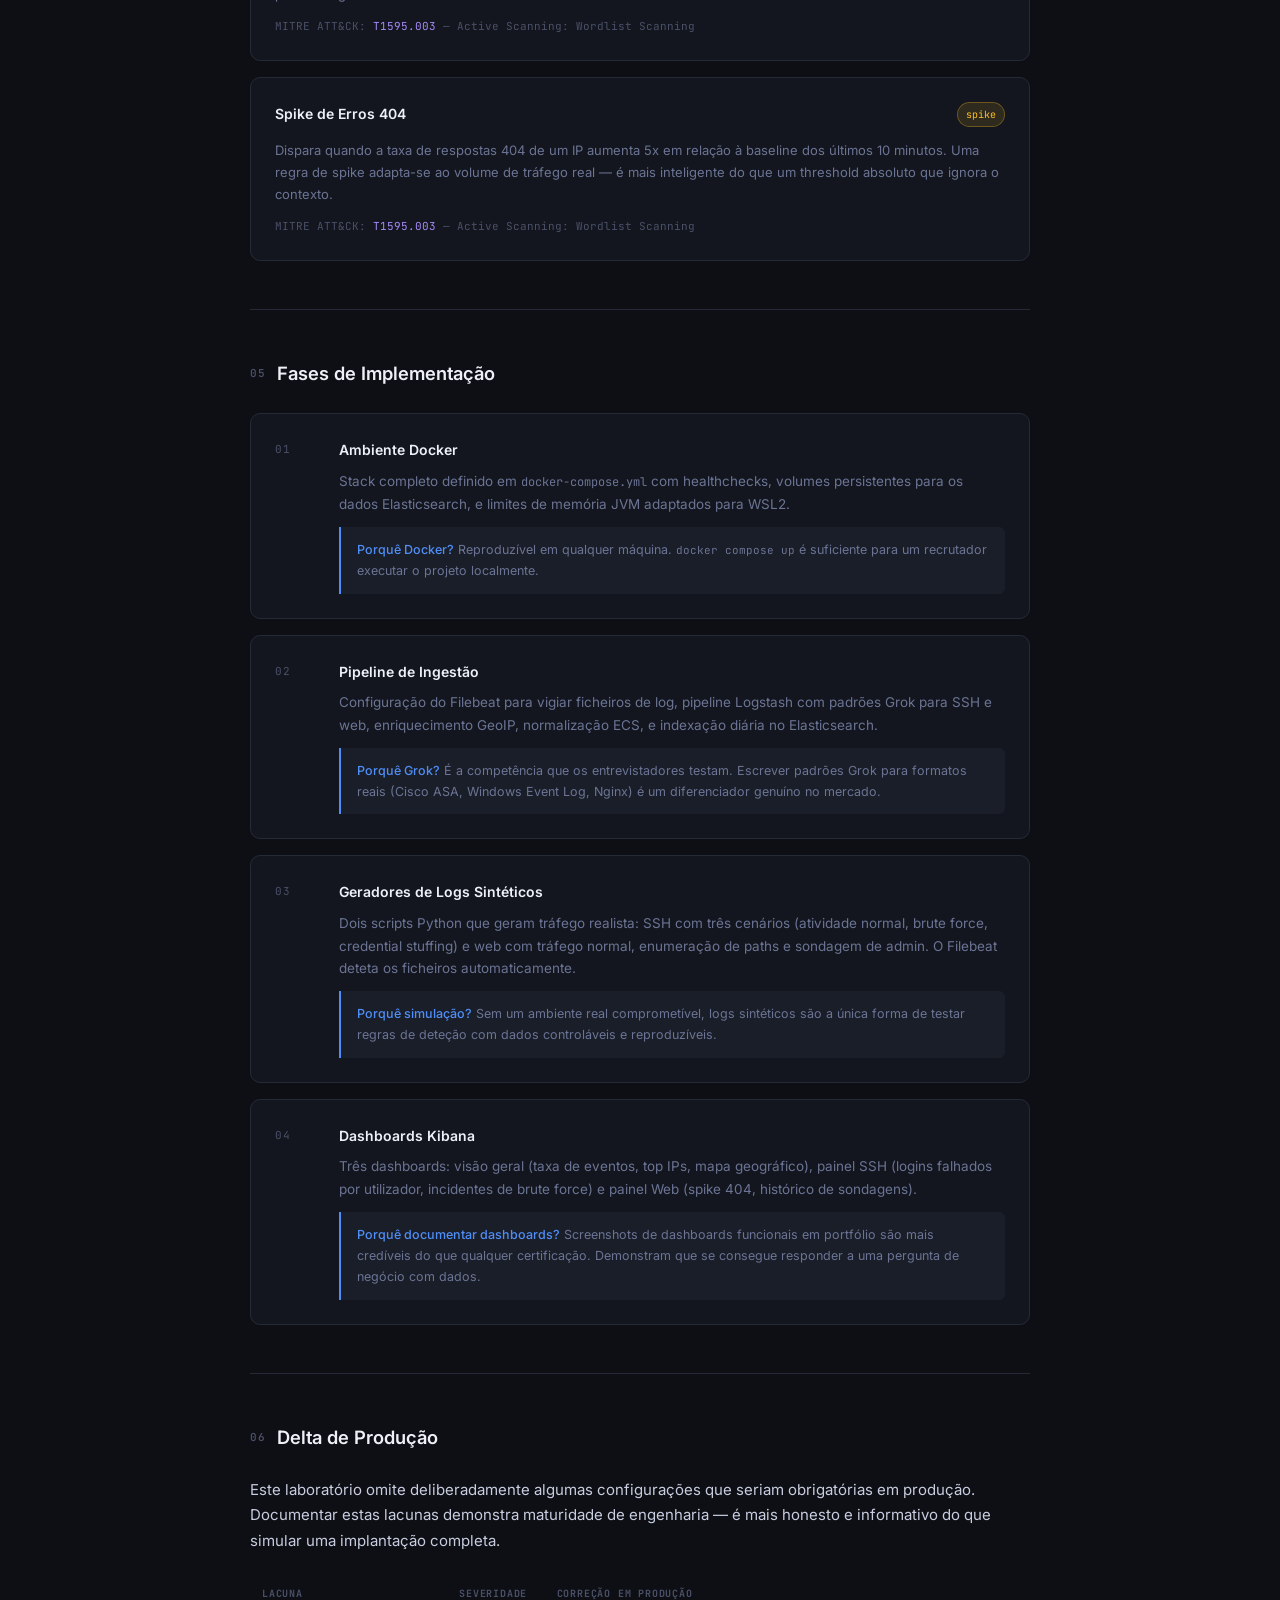
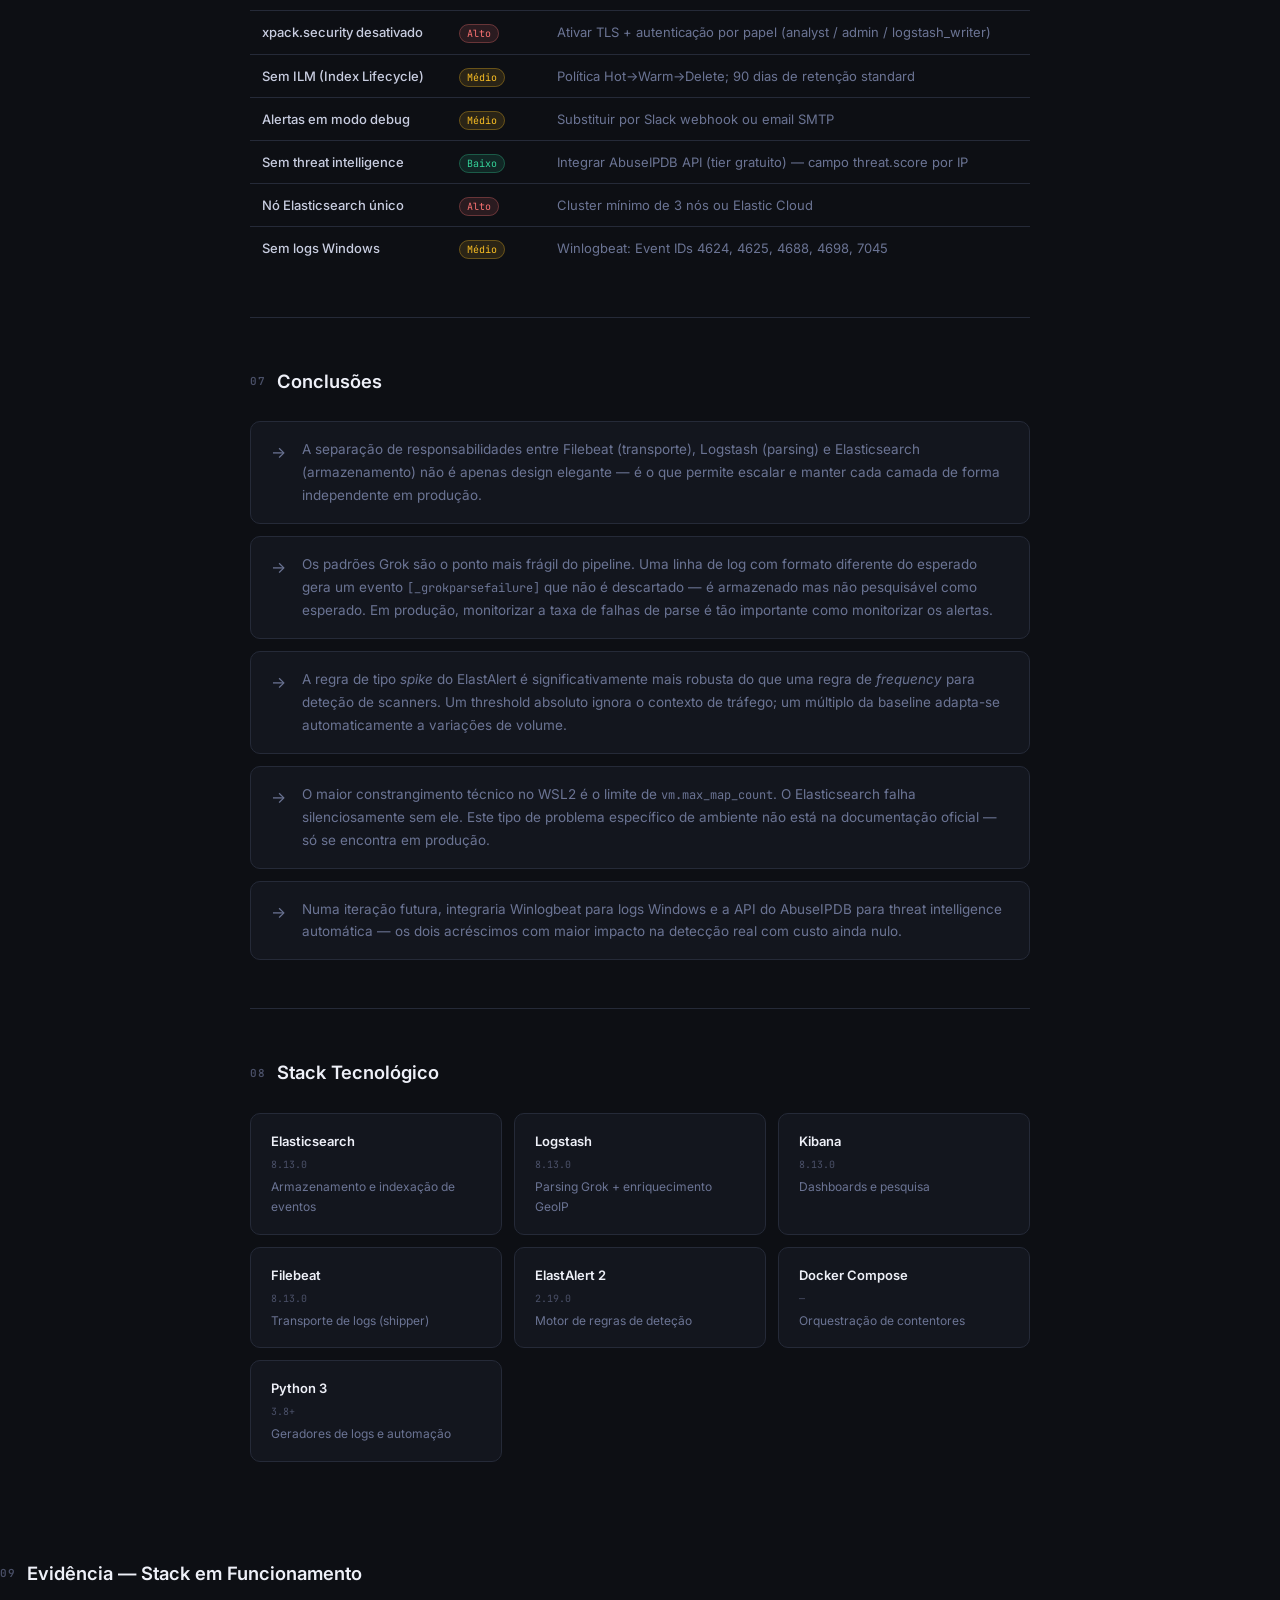
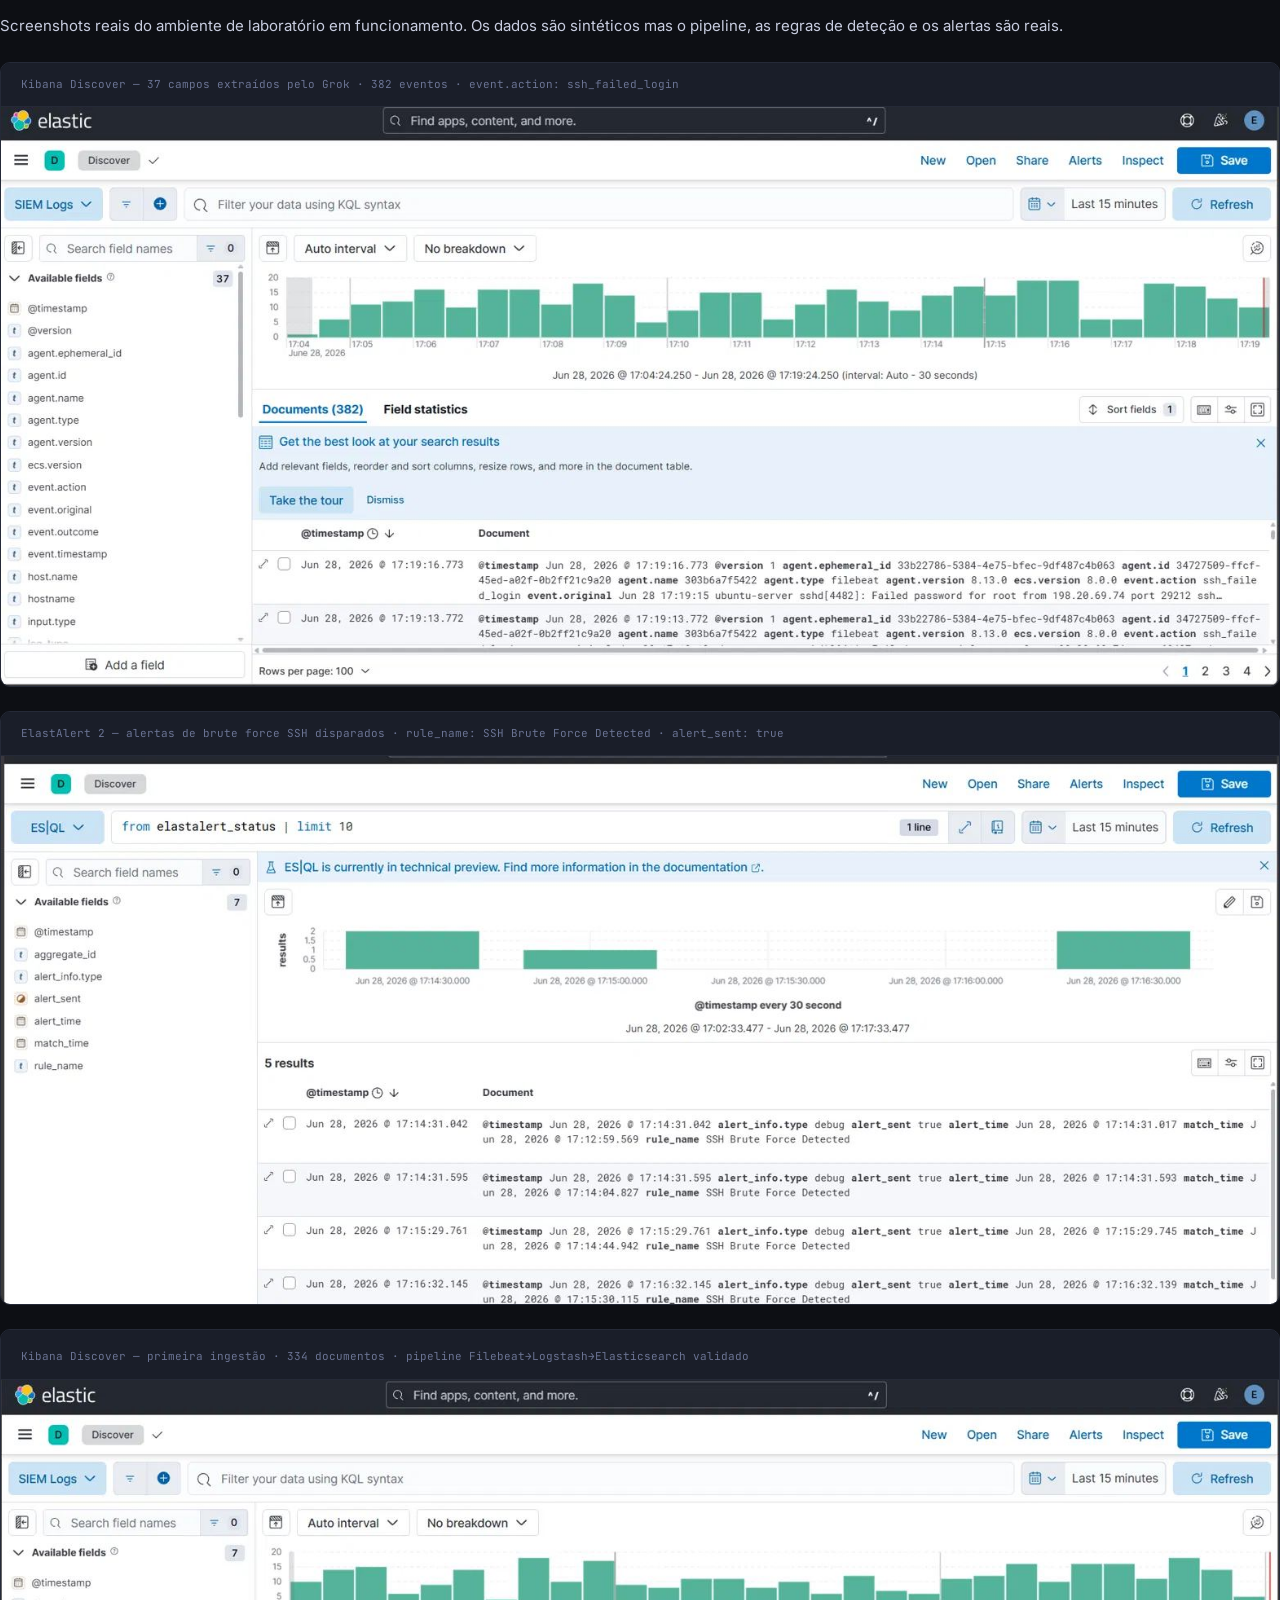
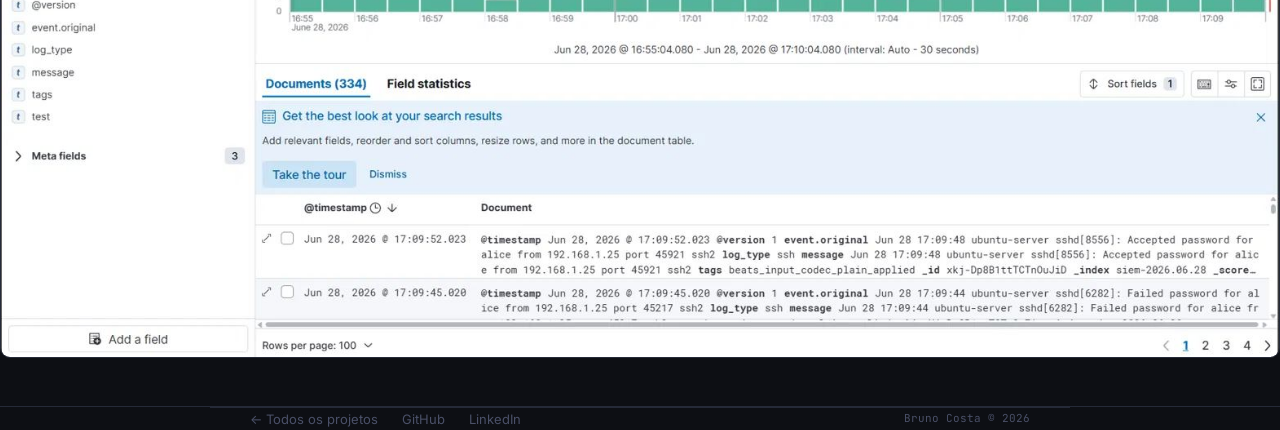
==== commit e352cd3b: "feat: add SIEM ELK Stack case study page" ====
--- a/projects/siem-elk-casestudy.html
+++ b/projects/siem-elk-casestudy.html
@@ -1090,6 +1090,46 @@
 
   </main>
 
+
+    <!-- Screenshots -->
+    <section>
+      <h2><span class="section-num">09</span>
+        <span lang-pt>Evidência — Stack em Funcionamento</span>
+        <span lang-en>Evidence — Stack Running</span>
+      </h2>
+
+      <p lang-pt>Screenshots reais do ambiente de laboratório em funcionamento. Os dados são sintéticos mas o pipeline, as regras de deteção e os alertas são reais.</p>
+      <p lang-en>Real screenshots from the running lab environment. Data is synthetic but the pipeline, detection rules, and alerts are genuine.</p>
+
+      <div style="display:grid;gap:1.5rem;margin-top:1.5rem;">
+
+        <div style="background:var(--bg2);border:1px solid var(--border);border-radius:var(--r2);overflow:hidden;">
+          <div style="padding:0.75rem 1.25rem;border-bottom:1px solid var(--border);background:var(--bg3);display:flex;justify-content:space-between;align-items:center;">
+            <span style="font-family:var(--font-mono);font-size:11px;color:var(--subtle);" lang-pt>Kibana Discover — 37 campos extraídos pelo Grok · 382 eventos · event.action: ssh_failed_login</span>
+            <span style="font-family:var(--font-mono);font-size:11px;color:var(--subtle);" lang-en>Kibana Discover — 37 Grok-extracted fields · 382 events · event.action: ssh_failed_login</span>
+          </div>
+          <img src="[data-uri]" alt="Kibana Discover showing 37 parsed fields and ssh_failed_login events" style="width:100%;display:block;"/>
+        </div>
+
+        <div style="background:var(--bg2);border:1px solid var(--border);border-radius:var(--r2);overflow:hidden;">
+          <div style="padding:0.75rem 1.25rem;border-bottom:1px solid var(--border);background:var(--bg3);display:flex;justify-content:space-between;align-items:center;">
+            <span style="font-family:var(--font-mono);font-size:11px;color:var(--subtle);" lang-pt>ElastAlert 2 — alertas de brute force SSH disparados · rule_name: SSH Brute Force Detected · alert_sent: true</span>
+            <span style="font-family:var(--font-mono);font-size:11px;color:var(--subtle);" lang-en>ElastAlert 2 — SSH brute force alerts fired · rule_name: SSH Brute Force Detected · alert_sent: true</span>
+          </div>
+          <img src="[data-uri]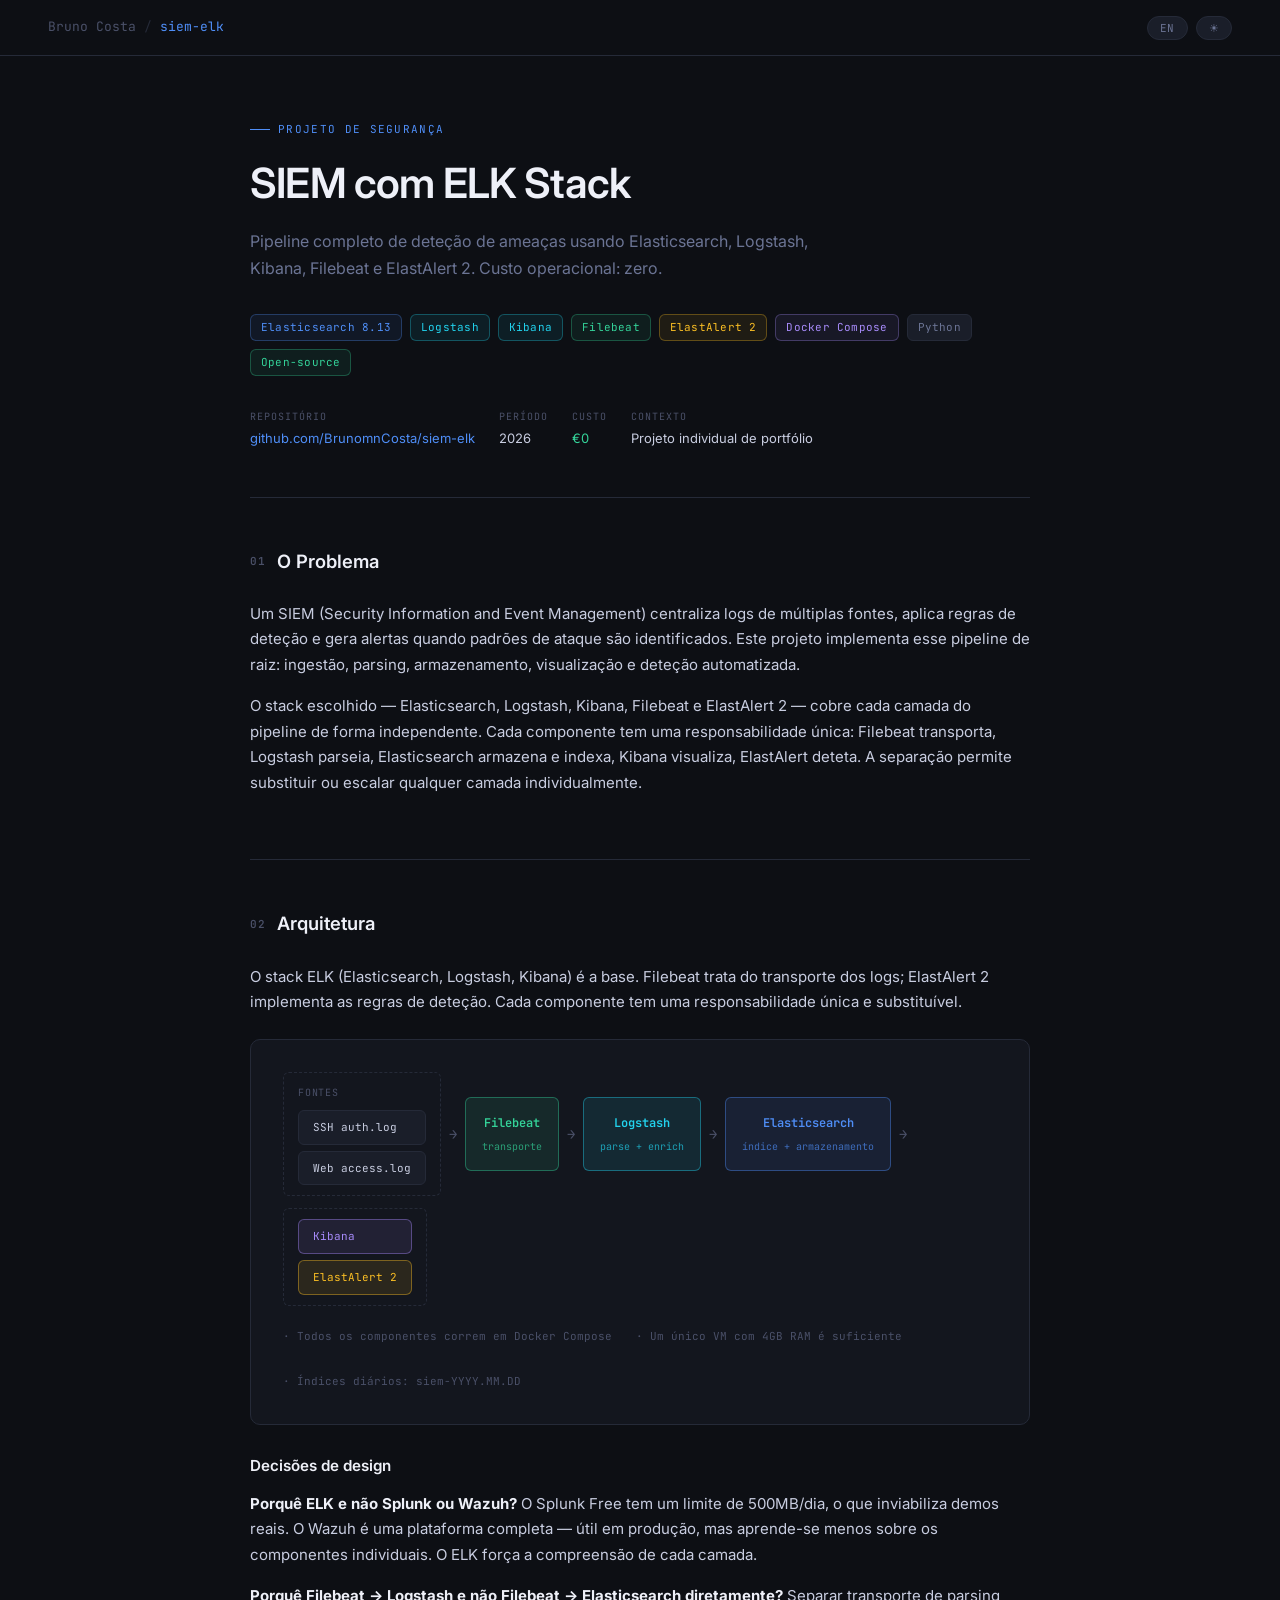
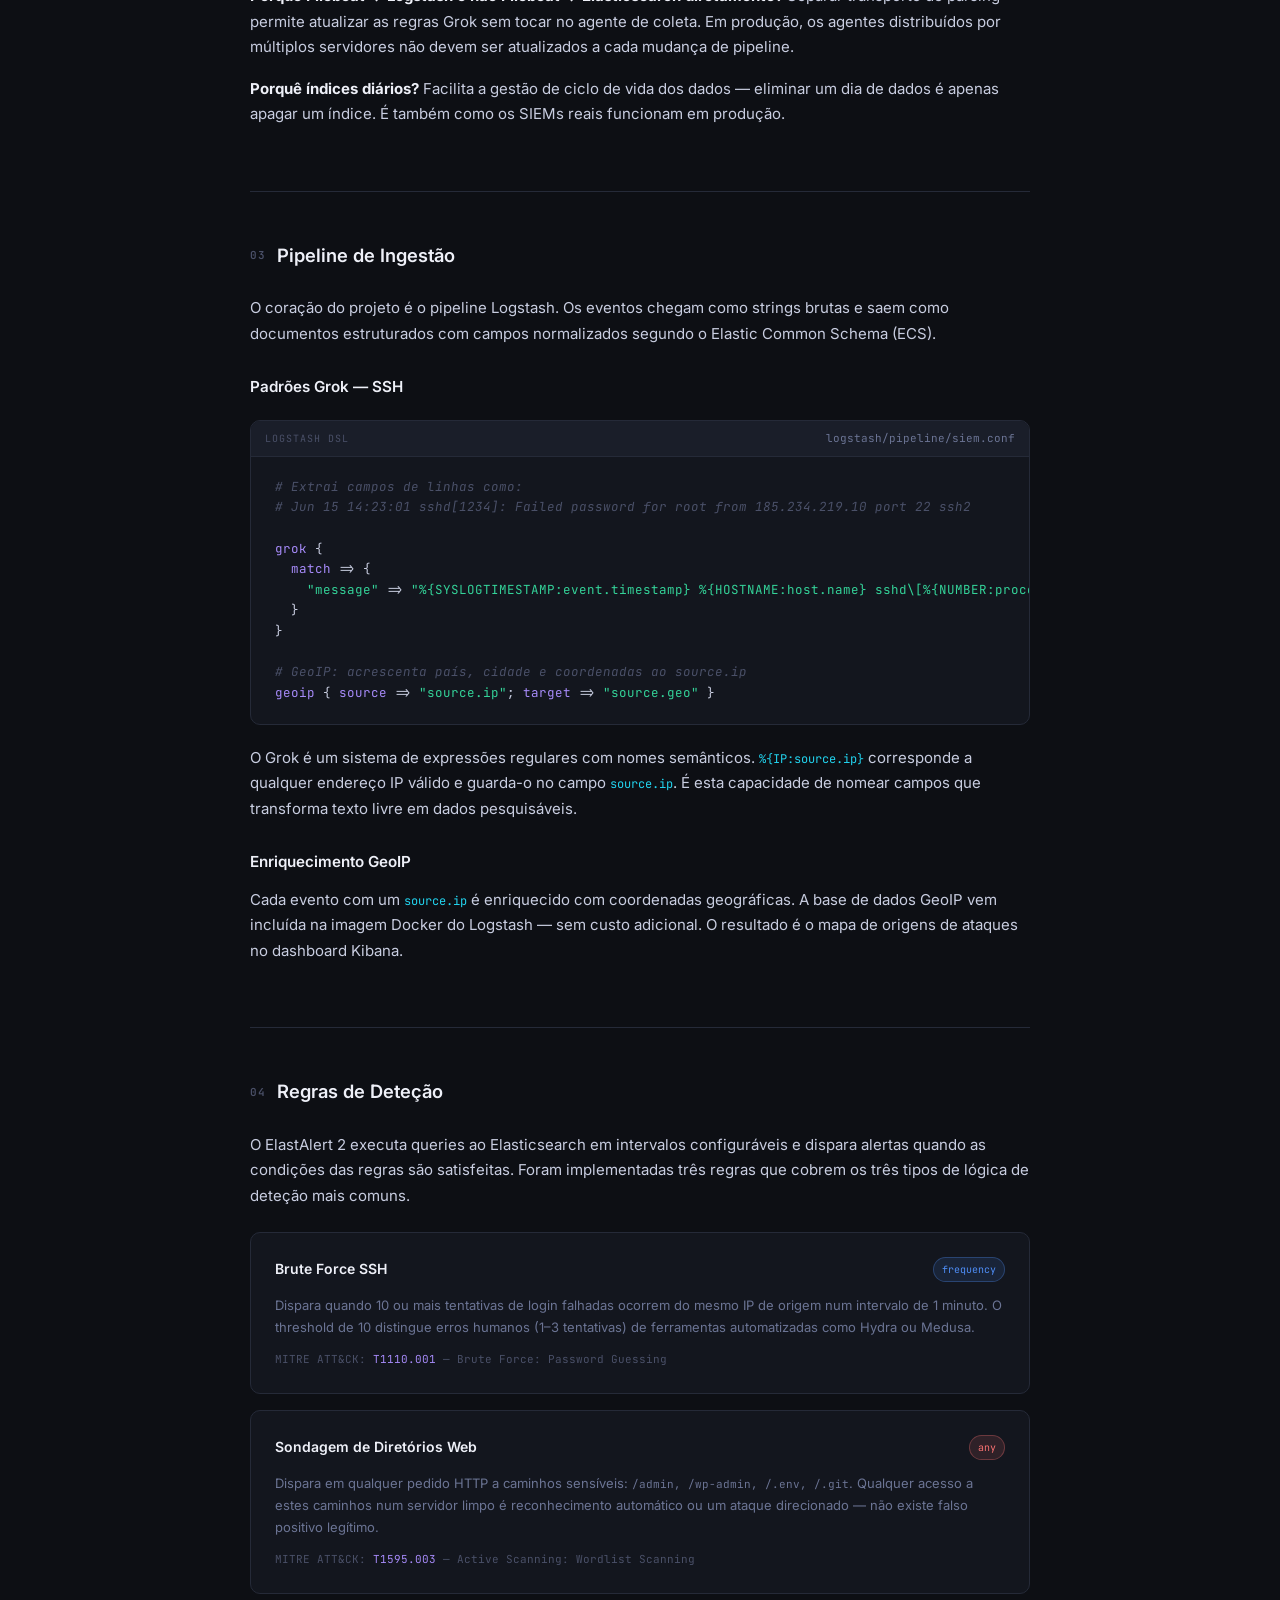
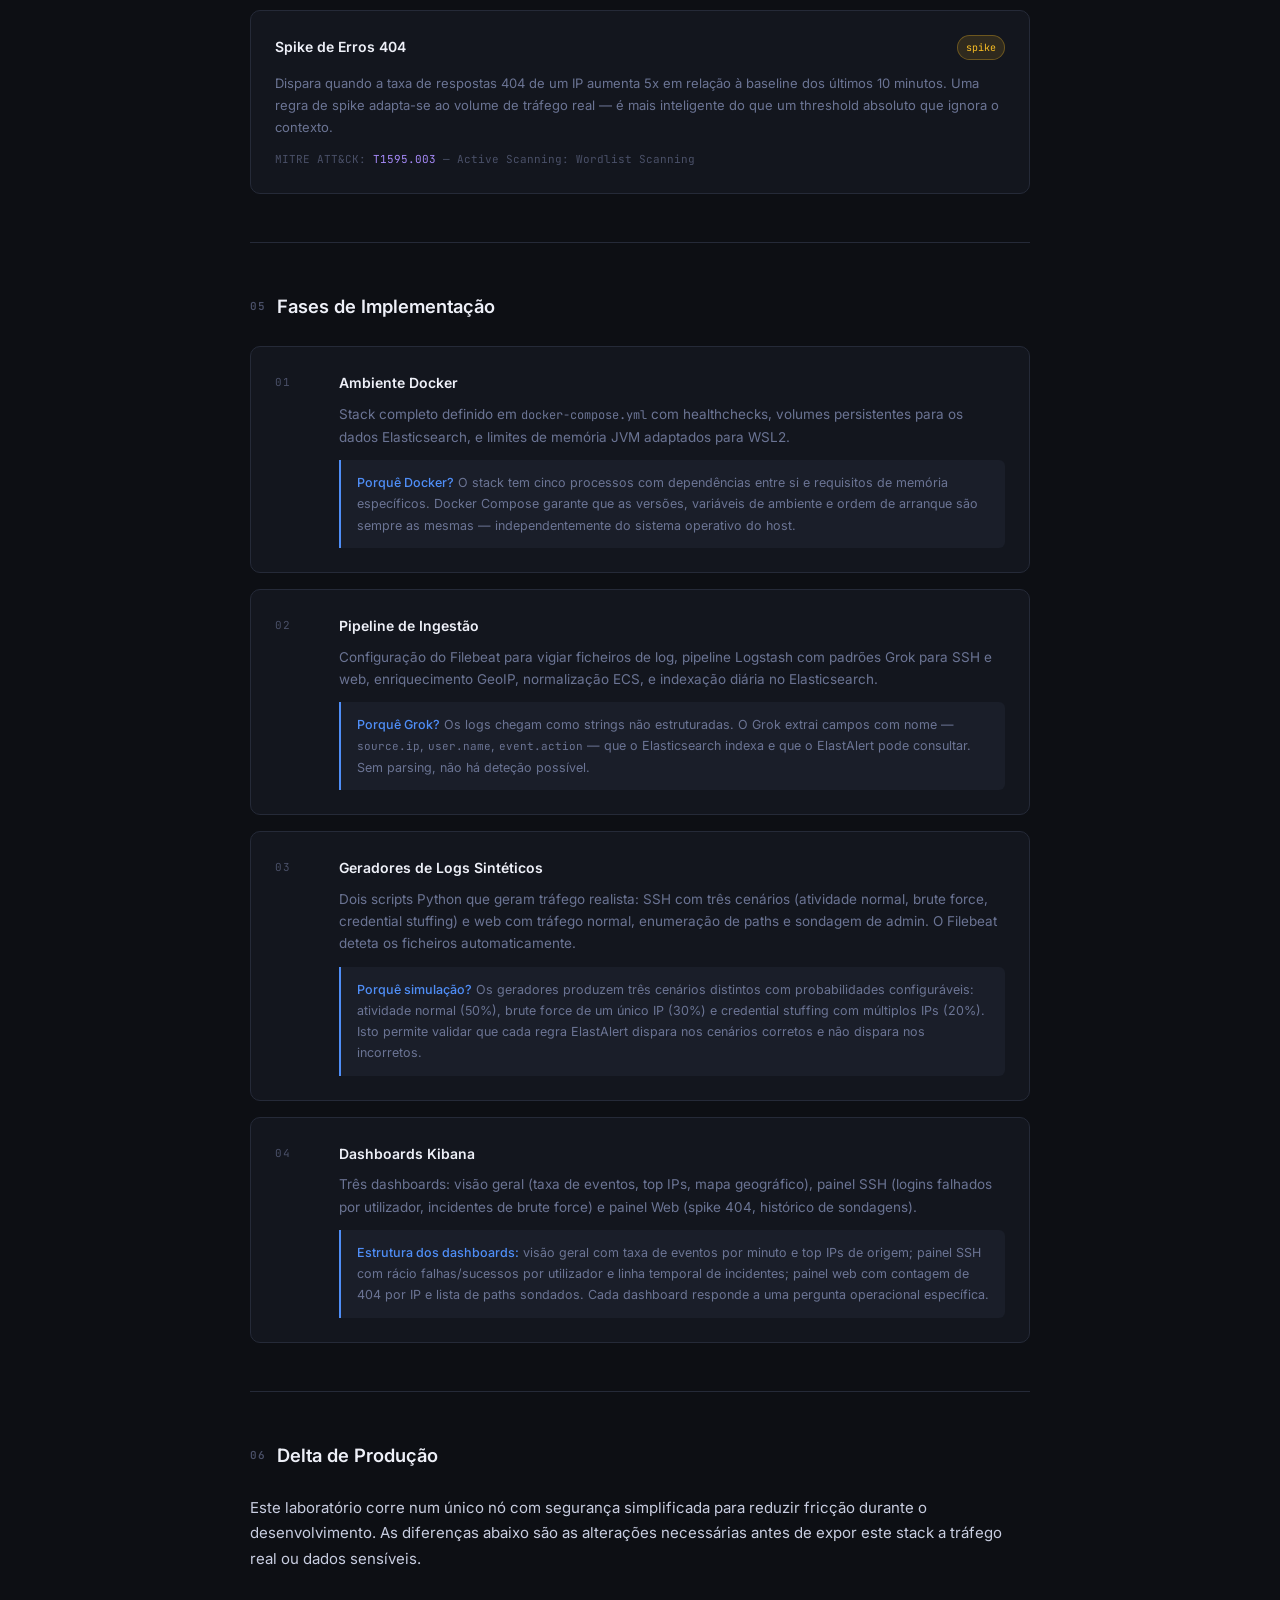
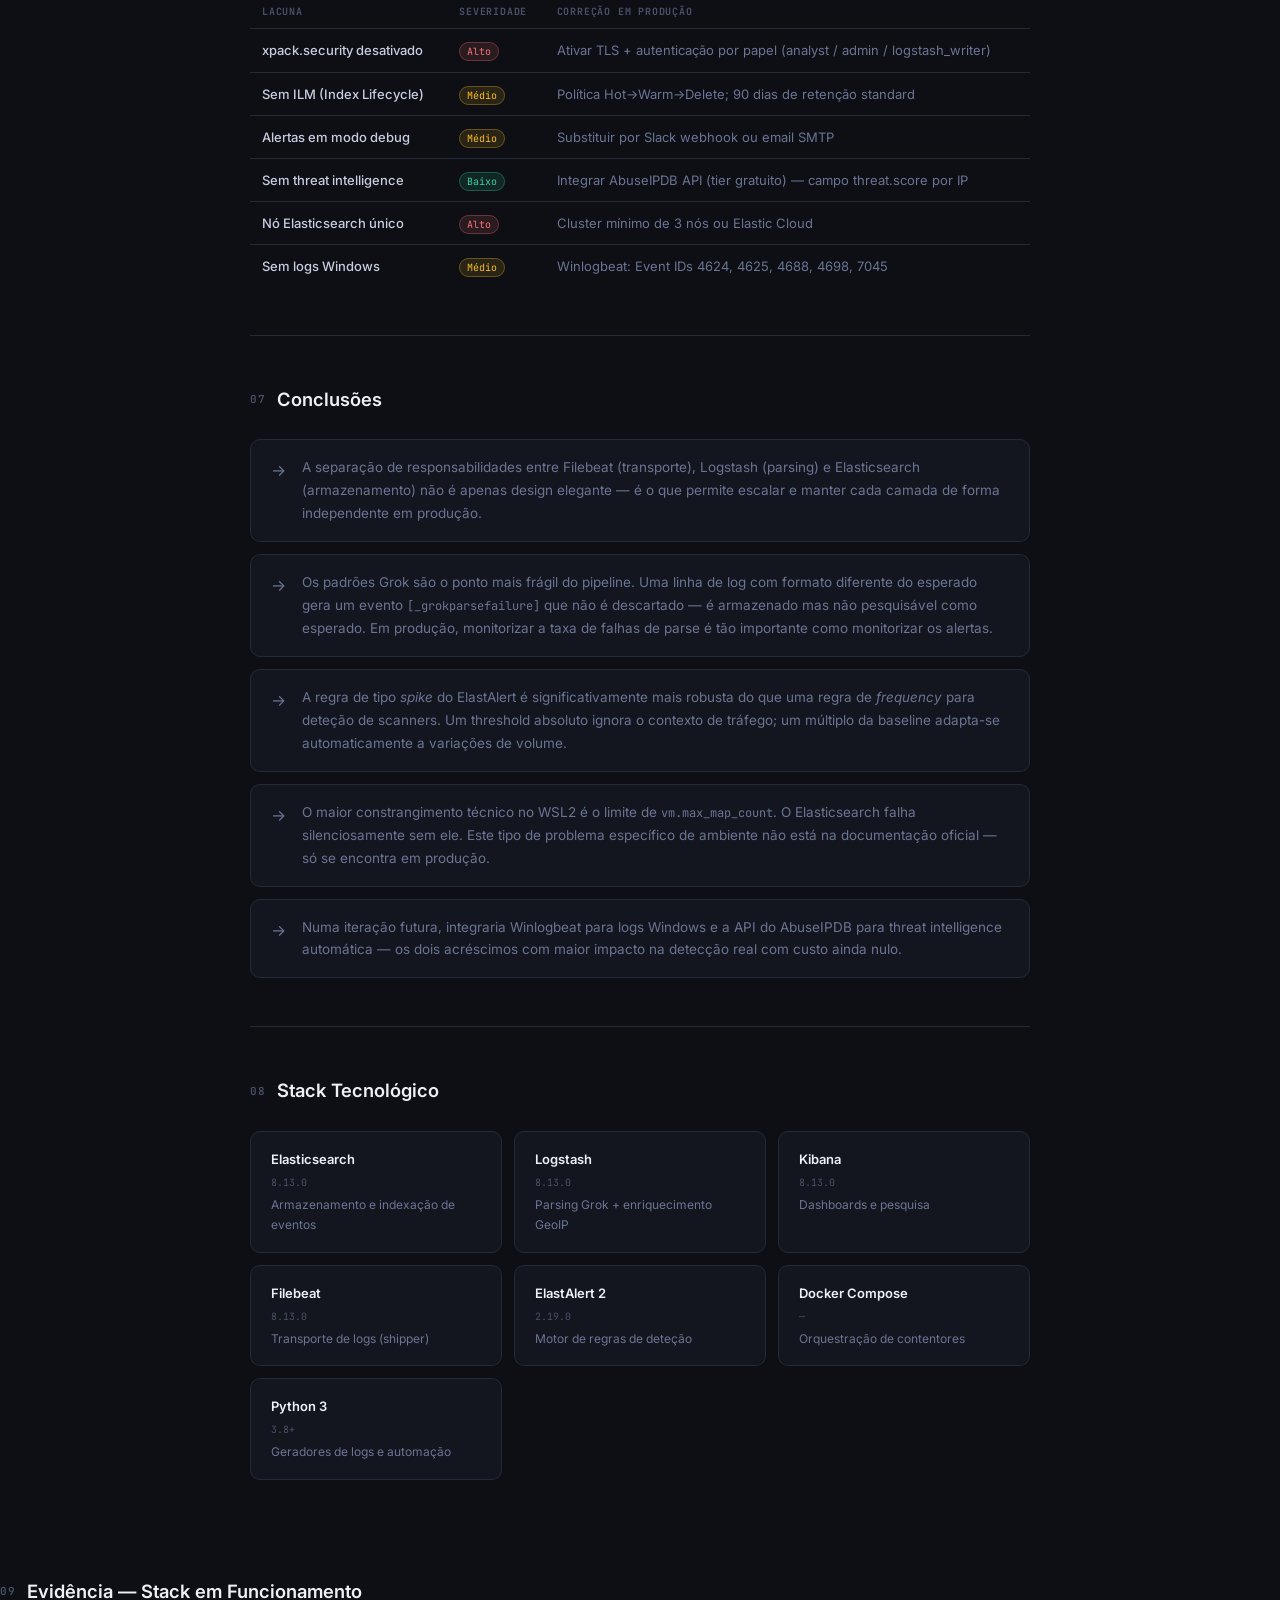
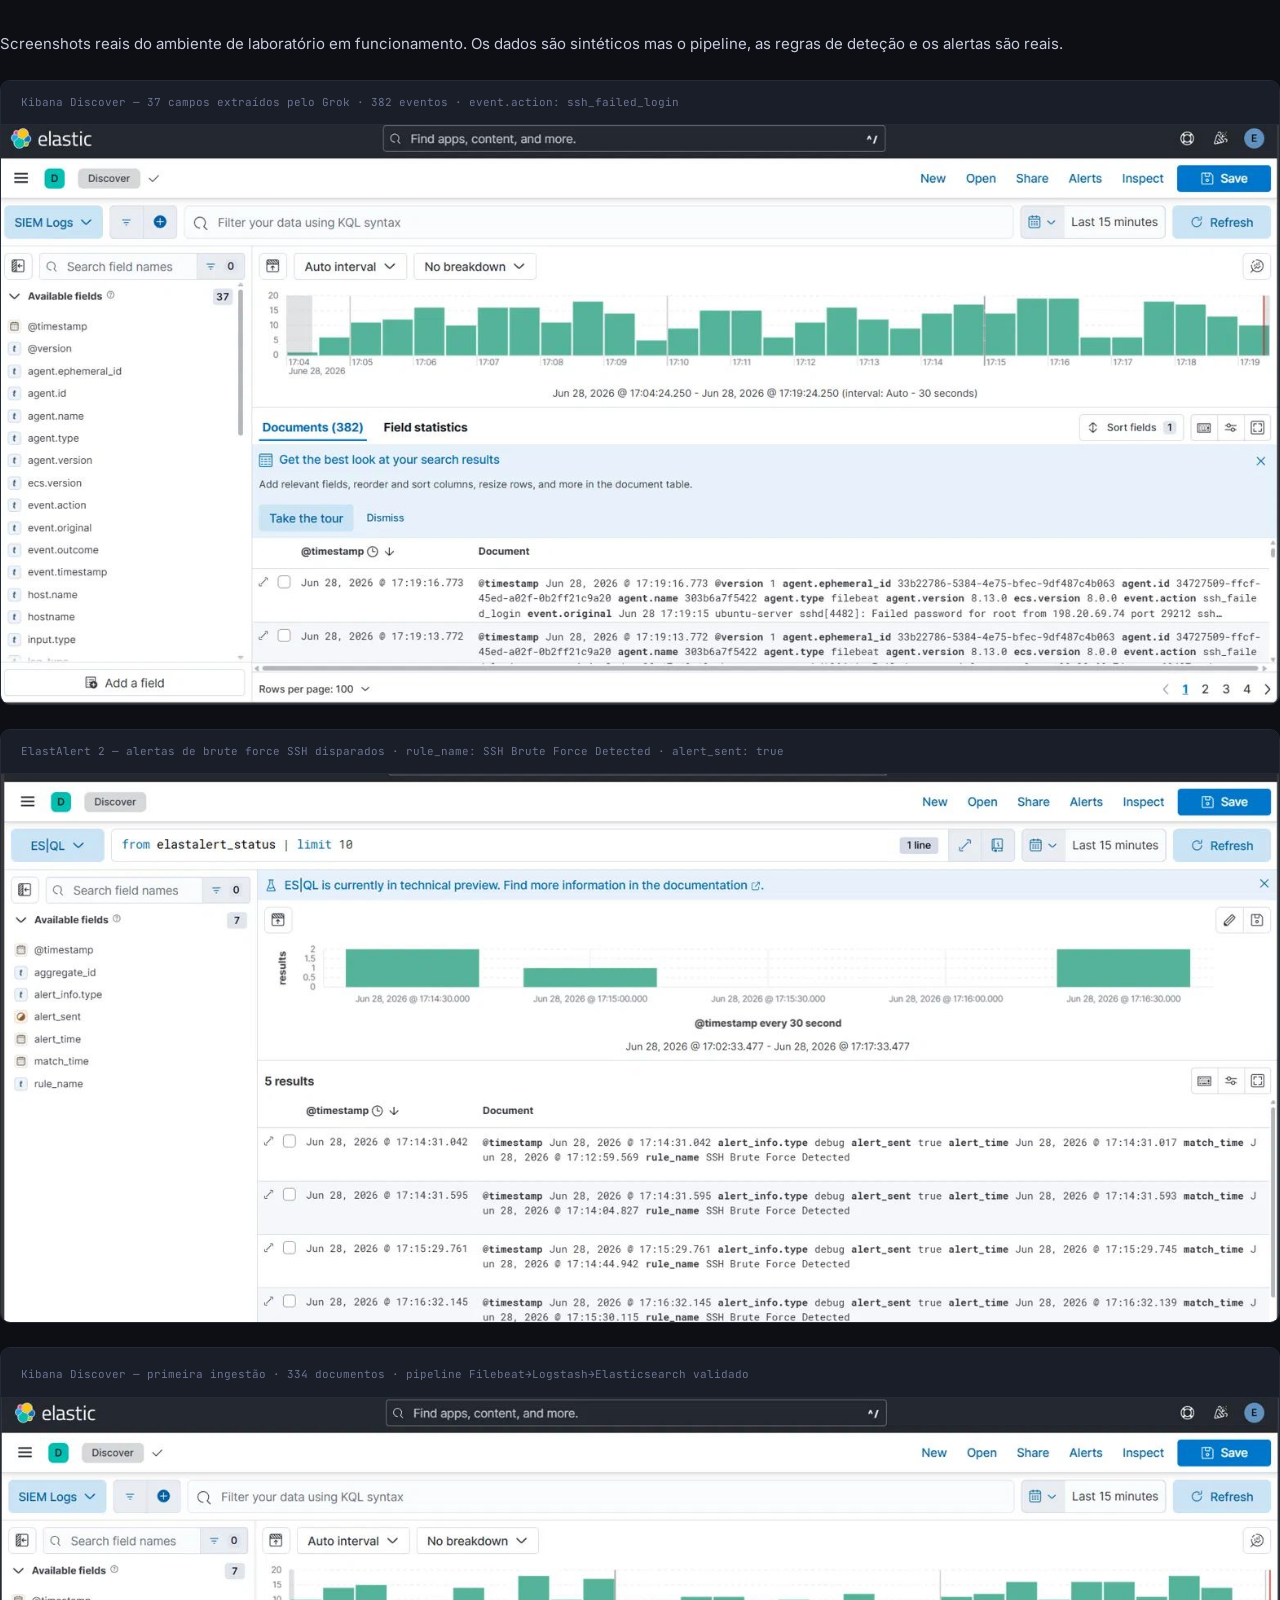
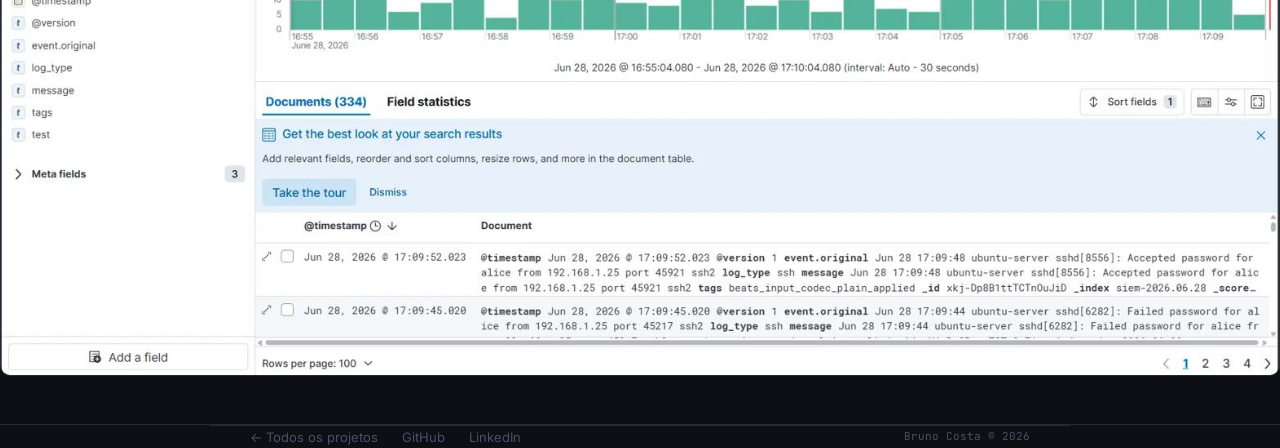
==== commit 035c42e9: "melhoria siem.hmtl" ====
--- a/projects/siem-elk-casestudy.html
+++ b/projects/siem-elk-casestudy.html
@@ -683,14 +683,11 @@
         <span lang-en>The Problem</span>
       </h2>
 
-      <p lang-pt>A maioria dos projetos de portfólio em cibersegurança demonstra conhecimento teórico — certificações, CTFs, laboratórios de cursos. O que falta é evidência de capacidade de construir infraestrutura de monitorização operacional de raiz.</p>
-      <p lang-en>Most cybersecurity portfolio projects demonstrate theoretical knowledge — certifications, CTFs, course labs. What's missing is evidence of the ability to build operational monitoring infrastructure from scratch.</p>
-
-      <p lang-pt>Um SIEM (Security Information and Event Management) é o núcleo de qualquer operação de segurança. Saber configurar regras de deteção, construir pipelines de ingestão de logs e interpretar alertas é uma competência diretamente aplicável no mercado.</p>
-      <p lang-en>A SIEM (Security Information and Event Management) is the core of any security operation. Knowing how to configure detection rules, build log ingestion pipelines, and interpret alerts is a directly marketable skill.</p>
-
-      <p lang-pt>O objetivo deste projeto foi construir um SIEM completo e funcional com ferramentas gratuitas e open-source, documentando cada decisão técnica — incluindo o que ficaria diferente numa implantação em produção.</p>
-      <p lang-en>The goal of this project was to build a complete, functional SIEM with free and open-source tools, documenting each technical decision — including what would differ in a production deployment.</p>
+      <p lang-pt>Um SIEM (Security Information and Event Management) centraliza logs de múltiplas fontes, aplica regras de deteção e gera alertas quando padrões de ataque são identificados. Este projeto implementa esse pipeline de raiz: ingestão, parsing, armazenamento, visualização e deteção automatizada.</p>
+      <p lang-en>A SIEM (Security Information and Event Management) centralises logs from multiple sources, applies detection rules, and generates alerts when attack patterns are identified. This project implements that pipeline from scratch: ingestion, parsing, storage, visualisation, and automated detection.</p>
+
+      <p lang-pt>O stack escolhido — Elasticsearch, Logstash, Kibana, Filebeat e ElastAlert 2 — cobre cada camada do pipeline de forma independente. Cada componente tem uma responsabilidade única: Filebeat transporta, Logstash parseia, Elasticsearch armazena e indexa, Kibana visualiza, ElastAlert deteta. A separação permite substituir ou escalar qualquer camada individualmente.</p>
+      <p lang-en>The chosen stack — Elasticsearch, Logstash, Kibana, Filebeat, and ElastAlert 2 — covers each pipeline layer independently. Each component has a single responsibility: Filebeat transports, Logstash parses, Elasticsearch stores and indexes, Kibana visualises, ElastAlert detects. The separation allows replacing or scaling any layer individually.</p>
     </section>
 
     <!-- 2. Architecture -->
@@ -879,8 +876,8 @@
             <div class="phase-title" lang-en>Docker Environment</div>
             <div class="phase-body" lang-pt>Stack completo definido em <code style="font-family:var(--font-mono);font-size:12px;">docker-compose.yml</code> com healthchecks, volumes persistentes para os dados Elasticsearch, e limites de memória JVM adaptados para WSL2.</div>
             <div class="phase-body" lang-en>Full stack defined in <code style="font-family:var(--font-mono);font-size:12px;">docker-compose.yml</code> with healthchecks, persistent volumes for Elasticsearch data, and JVM memory limits tuned for WSL2.</div>
-            <div class="phase-why" lang-pt><strong>Porquê Docker?</strong> Reproduzível em qualquer máquina. <code style="font-family:var(--font-mono);font-size:11px;">docker compose up</code> é suficiente para um recrutador executar o projeto localmente.</div>
-            <div class="phase-why" lang-en><strong>Why Docker?</strong> Reproducible on any machine. <code style="font-family:var(--font-mono);font-size:11px;">docker compose up</code> is enough for a recruiter to run the project locally.</div>
+            <div class="phase-why" lang-pt><strong>Porquê Docker?</strong> O stack tem cinco processos com dependências entre si e requisitos de memória específicos. Docker Compose garante que as versões, variáveis de ambiente e ordem de arranque são sempre as mesmas — independentemente do sistema operativo do host.</div>
+            <div class="phase-why" lang-en><strong>Why Docker?</strong> The stack has five processes with interdependencies and specific memory requirements. Docker Compose ensures versions, environment variables, and startup order are always consistent — regardless of the host OS.</div>
           </div>
         </div>
 
@@ -891,8 +888,8 @@
             <div class="phase-title" lang-en>Ingestion Pipeline</div>
             <div class="phase-body" lang-pt>Configuração do Filebeat para vigiar ficheiros de log, pipeline Logstash com padrões Grok para SSH e web, enriquecimento GeoIP, normalização ECS, e indexação diária no Elasticsearch.</div>
             <div class="phase-body" lang-en>Filebeat configured to watch log files, Logstash pipeline with Grok patterns for SSH and web logs, GeoIP enrichment, ECS normalization, and daily indexing into Elasticsearch.</div>
-            <div class="phase-why" lang-pt><strong>Porquê Grok?</strong> É a competência que os entrevistadores testam. Escrever padrões Grok para formatos reais (Cisco ASA, Windows Event Log, Nginx) é um diferenciador genuíno no mercado.</div>
-            <div class="phase-why" lang-en><strong>Why Grok?</strong> It's the skill interviewers test. Writing Grok patterns for real log formats (Cisco ASA, Windows Event Log, Nginx) is a genuine market differentiator.</div>
+            <div class="phase-why" lang-pt><strong>Porquê Grok?</strong> Os logs chegam como strings não estruturadas. O Grok extrai campos com nome — <code style="font-family:var(--font-mono);font-size:11px;">source.ip</code>, <code style="font-family:var(--font-mono);font-size:11px;">user.name</code>, <code style="font-family:var(--font-mono);font-size:11px;">event.action</code> — que o Elasticsearch indexa e que o ElastAlert pode consultar. Sem parsing, não há deteção possível.</div>
+            <div class="phase-why" lang-en><strong>Why Grok?</strong> Logs arrive as unstructured strings. Grok extracts named fields — <code style="font-family:var(--font-mono);font-size:11px;">source.ip</code>, <code style="font-family:var(--font-mono);font-size:11px;">user.name</code>, <code style="font-family:var(--font-mono);font-size:11px;">event.action</code> — that Elasticsearch indexes and ElastAlert can query. Without parsing, detection is not possible.</div>
           </div>
         </div>
 
@@ -903,8 +900,8 @@
             <div class="phase-title" lang-en>Synthetic Log Generators</div>
             <div class="phase-body" lang-pt>Dois scripts Python que geram tráfego realista: SSH com três cenários (atividade normal, brute force, credential stuffing) e web com tráfego normal, enumeração de paths e sondagem de admin. O Filebeat deteta os ficheiros automaticamente.</div>
             <div class="phase-body" lang-en>Two Python scripts generating realistic traffic: SSH with three scenarios (normal activity, brute force, credential stuffing) and web with normal traffic, path enumeration, and admin probing. Filebeat detects the files automatically.</div>
-            <div class="phase-why" lang-pt><strong>Porquê simulação?</strong> Sem um ambiente real comprometível, logs sintéticos são a única forma de testar regras de deteção com dados controláveis e reproduzíveis.</div>
-            <div class="phase-why" lang-en><strong>Why simulation?</strong> Without a real compromisable environment, synthetic logs are the only way to test detection rules with controllable, reproducible data.</div>
+            <div class="phase-why" lang-pt><strong>Porquê simulação?</strong> Os geradores produzem três cenários distintos com probabilidades configuráveis: atividade normal (50%), brute force de um único IP (30%) e credential stuffing com múltiplos IPs (20%). Isto permite validar que cada regra ElastAlert dispara nos cenários corretos e não dispara nos incorretos.</div>
+            <div class="phase-why" lang-en><strong>Why simulation?</strong> The generators produce three distinct scenarios with configurable probabilities: normal activity (50%), single-IP brute force (30%), and multi-IP credential stuffing (20%). This allows validating that each ElastAlert rule fires on the correct scenarios and does not fire on the incorrect ones.</div>
           </div>
         </div>
 
@@ -915,8 +912,8 @@
             <div class="phase-title" lang-en>Kibana Dashboards</div>
             <div class="phase-body" lang-pt>Três dashboards: visão geral (taxa de eventos, top IPs, mapa geográfico), painel SSH (logins falhados por utilizador, incidentes de brute force) e painel Web (spike 404, histórico de sondagens).</div>
             <div class="phase-body" lang-en>Three dashboards: overview (event rate, top IPs, geographic map), SSH panel (failed logins by user, brute force incidents), and web panel (404 spike, probe history).</div>
-            <div class="phase-why" lang-pt><strong>Porquê documentar dashboards?</strong> Screenshots de dashboards funcionais em portfólio são mais credíveis do que qualquer certificação. Demonstram que se consegue responder a uma pergunta de negócio com dados.</div>
-            <div class="phase-why" lang-en><strong>Why document dashboards?</strong> Screenshots of working dashboards in a portfolio are more credible than any certification. They demonstrate the ability to answer a business question with data.</div>
+            <div class="phase-why" lang-pt><strong>Estrutura dos dashboards:</strong> visão geral com taxa de eventos por minuto e top IPs de origem; painel SSH com rácio falhas/sucessos por utilizador e linha temporal de incidentes; painel web com contagem de 404 por IP e lista de paths sondados. Cada dashboard responde a uma pergunta operacional específica.</div>
+            <div class="phase-why" lang-en><strong>Dashboard structure:</strong> overview with events-per-minute rate and top source IPs; SSH panel with failure/success ratio by user and incident timeline; web panel with 404 count by IP and list of probed paths. Each dashboard answers a specific operational question.</div>
           </div>
         </div>
 
@@ -930,8 +927,8 @@
         <span lang-en>Production Delta</span>
       </h2>
 
-      <p lang-pt>Este laboratório omite deliberadamente algumas configurações que seriam obrigatórias em produção. Documentar estas lacunas demonstra maturidade de engenharia — é mais honesto e informativo do que simular uma implantação completa.</p>
-      <p lang-en>This lab deliberately omits configurations that would be mandatory in production. Documenting these gaps demonstrates engineering maturity — it's more honest and informative than simulating a complete deployment.</p>
+      <p lang-pt>Este laboratório corre num único nó com segurança simplificada para reduzir fricção durante o desenvolvimento. As diferenças abaixo são as alterações necessárias antes de expor este stack a tráfego real ou dados sensíveis.</p>
+      <p lang-en>This lab runs on a single node with simplified security to reduce friction during development. The differences below are the changes required before exposing this stack to real traffic or sensitive data.</p>
 
       <div style="margin-top: 1.5rem; overflow-x: auto;">
         <table class="delta-table">
